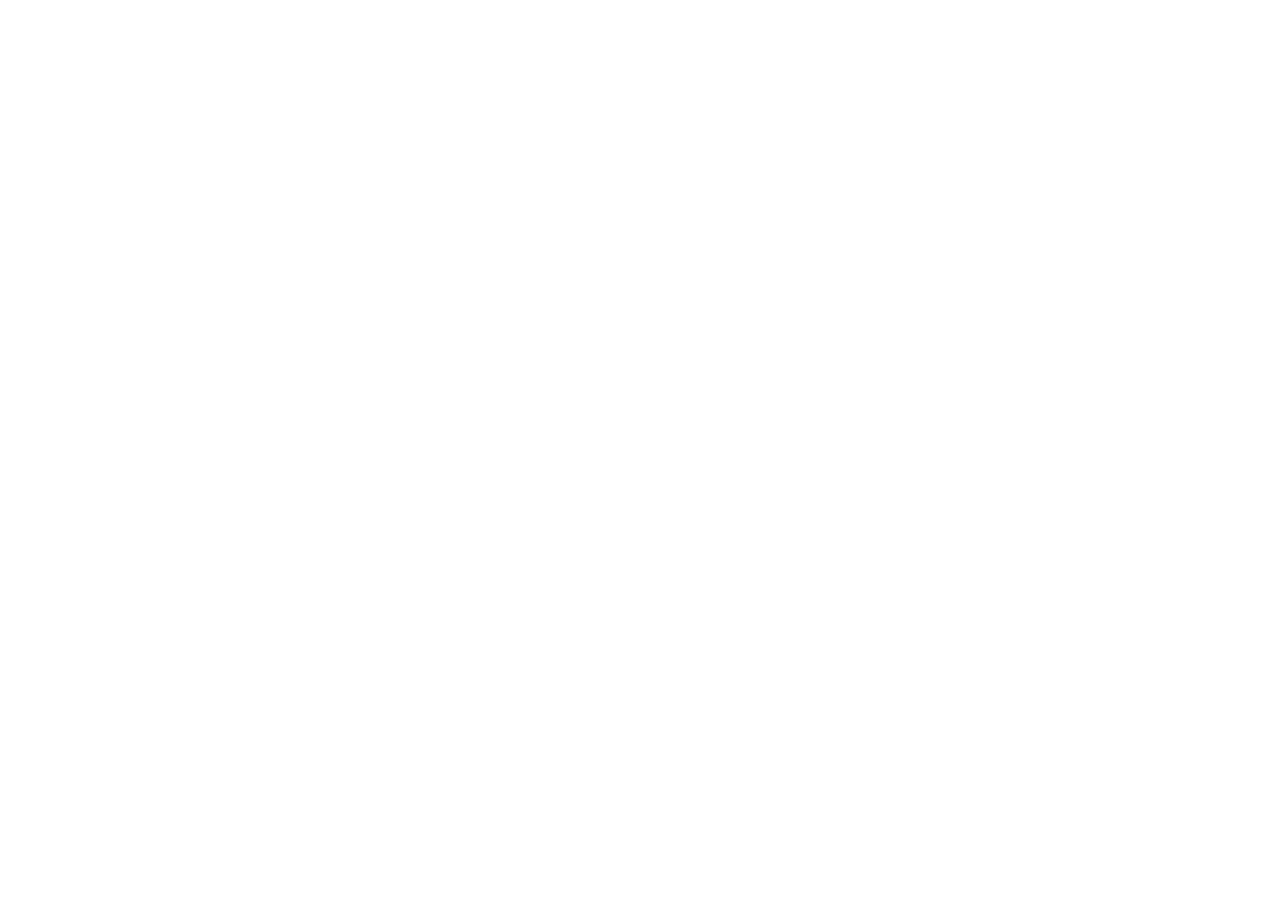
==== index.html @ a46d0c11 "初始化项目" ====
<!DOCTYPE html>
<html lang="zh-CN">

<head>
    <meta charset="UTF-8">
    <meta name="viewport" content="width=device-width, initial-scale=1.0">
    <title>主页</title>
</head>

<body>

</body>

</html>
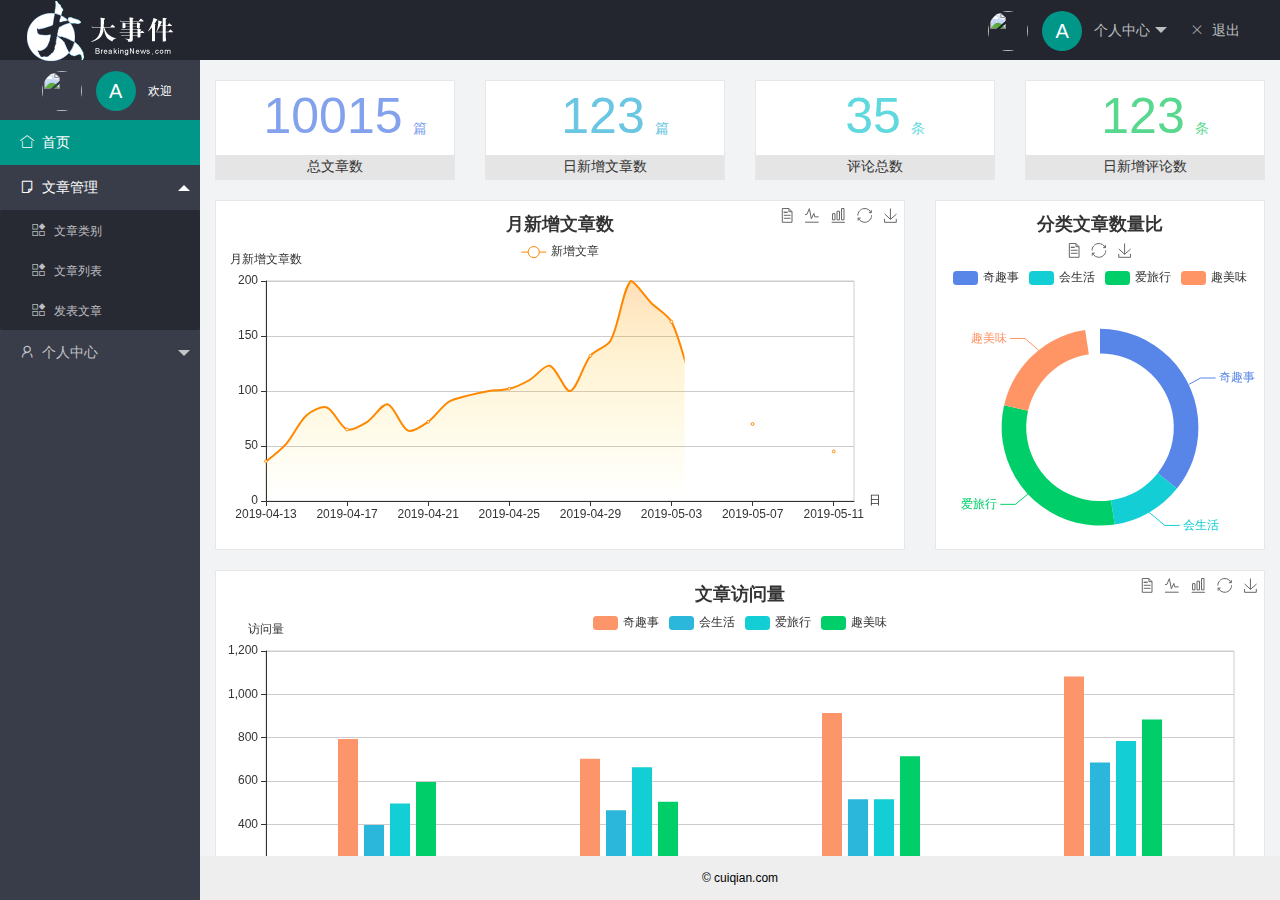
==== commit 8615715d: "完成了后台主页功能的开发" ====
--- a/index.html
+++ b/index.html
@@ -1,13 +1,95 @@
 <!DOCTYPE html>
-<html lang="zh-CN">
+<html>
 
 <head>
-    <meta charset="UTF-8">
-    <meta name="viewport" content="width=device-width, initial-scale=1.0">
-    <title>主页</title>
+    <meta charset="utf-8">
+    <meta name="viewport" content="width=device-width, initial-scale=1, maximum-scale=1">
+    <title>文章管理系统</title>
+    <link rel="stylesheet" href="lib/layui/css/layui.css">
+    <link rel="stylesheet" href="css/index.css">
 </head>
 
-<body>
+<body class="layui-layout-body">
+    <div class="layui-layout layui-layout-admin">
+        <div class="layui-header">
+            <div class="layui-logo">
+                <!-- logo图片 -->
+                <img src="images/logo.png" alt="">
+            </div>
+            <!-- 头部区域（可配合layui已有的水平导航） -->
+            <ul class="layui-nav layui-layout-right">
+                <!-- 头像区域 -->
+                <li class="layui-nav-item">
+                    <a href="javascript:;">
+                        <img src="http://t.cn/RCzsdCq" class="layui-nav-img">
+                        <span class="text-avatar">A</span>
+                        个人中心
+                    </a>
+                    <dl class="layui-nav-child">
+                        <dd><a href="">基本资料</a></dd>
+                        <dd><a href="">更换头像</a></dd>
+                        <dd><a href="">重置密码</a></dd>
+                    </dl>
+                </li>
+                <li class="layui-nav-item"><a href="javascript:;" id="btnLogout"><i
+                            class="layui-icon layui-icon-close"></i>退出</a>
+                </li>
+            </ul>
+        </div>
+        <div class="layui-side layui-bg-black">
+            <div class="layui-side-scroll">
+                <!-- 侧边栏的头像欢迎区域 -->
+                <div href="javascript:;" class="avatar-container">
+                    <img src="http://t.cn/RCzsdCq" class="layui-nav-img">
+                    <span class="text-avatar">A</span>
+                    <span class="welcome">欢迎&nbsp;&nbsp;</span>
+                </div>
+                <!-- 左侧导航区域（可配合layui已有的垂直导航） -->
+                <ul class="layui-nav layui-nav-tree" lay-shrink="all">
+                    <!-- layui-this默认选中效果 -->
+                    <li class="layui-nav-item layui-this"> <a href=""><i class="layui-icon layui-icon-home"></i>首页</a>
+                    </li>
+                    <li class="layui-nav-item layui-nav-itemed">
+                        <!-- a链接是展示的文本 -->
+                        <a class="" href="home/dashboard.html" target="fm"><i
+                                class="layui-icon layui-icon-file-b"></i>文章管理</a>
+                        <!-- dl是展开的子菜单 -->
+                        <dl class="layui-nav-child">
+                            <dd><a href="javascript:;"><i class="layui-icon layui-icon-app"></i>文章类别</a></dd>
+                            <dd><a href="javascript:;"><i class="layui-icon layui-icon-app"></i>文章列表</a></dd>
+                            <dd><a href="javascript:;"><i class="layui-icon layui-icon-app"></i>发表文章</a></dd>
+                        </dl>
+                    </li>
+                    <li class="layui-nav-item">
+                        <a href="javascript:;"><i class="layui-icon layui-icon-username"></i>个人中心</a>
+                        <dl class="layui-nav-child">
+                            <dd><a href="javascript:;"><i class="layui-icon layui-icon-app"></i>基本资料</a></dd>
+                            <dd><a href="javascript:;"><i class="layui-icon layui-icon-app"></i>更换头像</a></dd>
+                            <dd><a href="javascript:;"><i class="layui-icon layui-icon-app"></i>重置密码</a></dd>
+                        </dl>
+                    </li>
+                </ul>
+            </div>
+        </div>
+
+        <div class="layui-body">
+            <!-- 内容主体区域 -->
+            <!-- 默认指定src是图表页面 -->
+            <iframe name="fm" src="home/dashboard.html" frameborder="0"></iframe>
+        </div>
+
+        <div class="layui-footer">
+            <!-- 底部固定区域 -->
+            © cuiqian.com
+        </div>
+    </div>
+    <!-- 导入layui的js文件 -->
+    <script src="lib/layui/layui.all.js"></script>
+    <!-- 导入jquery -->
+    <script src="lib/jquery.js"></script>
+    <!-- 导入baseApi -->
+    <script src="js/baseApi.js"></script>
+    <script src="js/index.js"></script>
 
 </body>
 
--- a/lib/layui/css/layui.css
+++ b/lib/layui/css/layui.css
@@ -0,0 +1,2 @@
+/** layui-v2.5.5 MIT License By https://www.layui.com */
+ .layui-inline,img{display:inline-block;vertical-align:middle}h1,h2,h3,h4,h5,h6{font-weight:400}.layui-edge,.layui-header,.layui-inline,.layui-main{position:relative}.layui-body,.layui-edge,.layui-elip{overflow:hidden}.layui-btn,.layui-edge,.layui-inline,img{vertical-align:middle}.layui-btn,.layui-disabled,.layui-icon,.layui-unselect{-moz-user-select:none;-webkit-user-select:none;-ms-user-select:none}.layui-elip,.layui-form-checkbox span,.layui-form-pane .layui-form-label{text-overflow:ellipsis;white-space:nowrap}.layui-breadcrumb,.layui-tree-btnGroup{visibility:hidden}blockquote,body,button,dd,div,dl,dt,form,h1,h2,h3,h4,h5,h6,input,li,ol,p,pre,td,textarea,th,ul{margin:0;padding:0;-webkit-tap-highlight-color:rgba(0,0,0,0)}a:active,a:hover{outline:0}img{border:none}li{list-style:none}table{border-collapse:collapse;border-spacing:0}h4,h5,h6{font-size:100%}button,input,optgroup,option,select,textarea{font-family:inherit;font-size:inherit;font-style:inherit;font-weight:inherit;outline:0}pre{white-space:pre-wrap;white-space:-moz-pre-wrap;white-space:-pre-wrap;white-space:-o-pre-wrap;word-wrap:break-word}body{line-height:24px;font:14px Helvetica Neue,Helvetica,PingFang SC,Tahoma,Arial,sans-serif}hr{height:1px;margin:10px 0;border:0;clear:both}a{color:#333;text-decoration:none}a:hover{color:#777}a cite{font-style:normal;*cursor:pointer}.layui-border-box,.layui-border-box *{box-sizing:border-box}.layui-box,.layui-box *{box-sizing:content-box}.layui-clear{clear:both;*zoom:1}.layui-clear:after{content:'\20';clear:both;*zoom:1;display:block;height:0}.layui-inline{*display:inline;*zoom:1}.layui-edge{display:inline-block;width:0;height:0;border-width:6px;border-style:dashed;border-color:transparent}.layui-edge-top{top:-4px;border-bottom-color:#999;border-bottom-style:solid}.layui-edge-right{border-left-color:#999;border-left-style:solid}.layui-edge-bottom{top:2px;border-top-color:#999;border-top-style:solid}.layui-edge-left{border-right-color:#999;border-right-style:solid}.layui-disabled,.layui-disabled:hover{color:#d2d2d2!important;cursor:not-allowed!important}.layui-circle{border-radius:100%}.layui-show{display:block!important}.layui-hide{display:none!important}@font-face{font-family:layui-icon;src:url(../font/iconfont.eot?v=250);src:url(../font/iconfont.eot?v=250#iefix) format('embedded-opentype'),url(../font/iconfont.woff2?v=250) format('woff2'),url(../font/iconfont.woff?v=250) format('woff'),url(../font/iconfont.ttf?v=250) format('truetype'),url(../font/iconfont.svg?v=250#layui-icon) format('svg')}.layui-icon{font-family:layui-icon!important;font-size:16px;font-style:normal;-webkit-font-smoothing:antialiased;-moz-osx-font-smoothing:grayscale}.layui-icon-reply-fill:before{content:"\e611"}.layui-icon-set-fill:before{content:"\e614"}.layui-icon-menu-fill:before{content:"\e60f"}.layui-icon-search:before{content:"\e615"}.layui-icon-share:before{content:"\e641"}.layui-icon-set-sm:before{content:"\e620"}.layui-icon-engine:before{content:"\e628"}.layui-icon-close:before{content:"\1006"}.layui-icon-close-fill:before{content:"\1007"}.layui-icon-chart-screen:before{content:"\e629"}.layui-icon-star:before{content:"\e600"}.layui-icon-circle-dot:before{content:"\e617"}.layui-icon-chat:before{content:"\e606"}.layui-icon-release:before{content:"\e609"}.layui-icon-list:before{content:"\e60a"}.layui-icon-chart:before{content:"\e62c"}.layui-icon-ok-circle:before{content:"\1005"}.layui-icon-layim-theme:before{content:"\e61b"}.layui-icon-table:before{content:"\e62d"}.layui-icon-right:before{content:"\e602"}.layui-icon-left:before{content:"\e603"}.layui-icon-cart-simple:before{content:"\e698"}.layui-icon-face-cry:before{content:"\e69c"}.layui-icon-face-smile:before{content:"\e6af"}.layui-icon-survey:before{content:"\e6b2"}.layui-icon-tree:before{content:"\e62e"}.layui-icon-upload-circle:before{content:"\e62f"}.layui-icon-add-circle:before{content:"\e61f"}.layui-icon-download-circle:before{content:"\e601"}.layui-icon-templeate-1:before{content:"\e630"}.layui-icon-util:before{content:"\e631"}.layui-icon-face-surprised:before{content:"\e664"}.layui-icon-edit:before{content:"\e642"}.layui-icon-speaker:before{content:"\e645"}.layui-icon-down:before{content:"\e61a"}.layui-icon-file:before{content:"\e621"}.layui-icon-layouts:before{content:"\e632"}.layui-icon-rate-half:before{content:"\e6c9"}.layui-icon-add-circle-fine:before{content:"\e608"}.layui-icon-prev-circle:before{content:"\e633"}.layui-icon-read:before{content:"\e705"}.layui-icon-404:before{content:"\e61c"}.layui-icon-carousel:before{content:"\e634"}.layui-icon-help:before{content:"\e607"}.layui-icon-code-circle:before{content:"\e635"}.layui-icon-water:before{content:"\e636"}.layui-icon-username:before{content:"\e66f"}.layui-icon-find-fill:before{content:"\e670"}.layui-icon-about:before{content:"\e60b"}.layui-icon-location:before{content:"\e715"}.layui-icon-up:before{content:"\e619"}.layui-icon-pause:before{content:"\e651"}.layui-icon-date:before{content:"\e637"}.layui-icon-layim-uploadfile:before{content:"\e61d"}.layui-icon-delete:before{content:"\e640"}.layui-icon-play:before{content:"\e652"}.layui-icon-top:before{content:"\e604"}.layui-icon-friends:before{content:"\e612"}.layui-icon-refresh-3:before{content:"\e9aa"}.layui-icon-ok:before{content:"\e605"}.layui-icon-layer:before{content:"\e638"}.layui-icon-face-smile-fine:before{content:"\e60c"}.layui-icon-dollar:before{content:"\e659"}.layui-icon-group:before{content:"\e613"}.layui-icon-layim-download:before{content:"\e61e"}.layui-icon-picture-fine:before{content:"\e60d"}.layui-icon-link:before{content:"\e64c"}.layui-icon-diamond:before{content:"\e735"}.layui-icon-log:before{content:"\e60e"}.layui-icon-rate-solid:before{content:"\e67a"}.layui-icon-fonts-del:before{content:"\e64f"}.layui-icon-unlink:before{content:"\e64d"}.layui-icon-fonts-clear:before{content:"\e639"}.layui-icon-triangle-r:before{content:"\e623"}.layui-icon-circle:before{content:"\e63f"}.layui-icon-radio:before{content:"\e643"}.layui-icon-align-center:before{content:"\e647"}.layui-icon-align-right:before{content:"\e648"}.layui-icon-align-left:before{content:"\e649"}.layui-icon-loading-1:before{content:"\e63e"}.layui-icon-return:before{content:"\e65c"}.layui-icon-fonts-strong:before{content:"\e62b"}.layui-icon-upload:before{content:"\e67c"}.layui-icon-dialogue:before{content:"\e63a"}.layui-icon-video:before{content:"\e6ed"}.layui-icon-headset:before{content:"\e6fc"}.layui-icon-cellphone-fine:before{content:"\e63b"}.layui-icon-add-1:before{content:"\e654"}.layui-icon-face-smile-b:before{content:"\e650"}.layui-icon-fonts-html:before{content:"\e64b"}.layui-icon-form:before{content:"\e63c"}.layui-icon-cart:before{content:"\e657"}.layui-icon-camera-fill:before{content:"\e65d"}.layui-icon-tabs:before{content:"\e62a"}.layui-icon-fonts-code:before{content:"\e64e"}.layui-icon-fire:before{content:"\e756"}.layui-icon-set:before{content:"\e716"}.layui-icon-fonts-u:before{content:"\e646"}.layui-icon-triangle-d:before{content:"\e625"}.layui-icon-tips:before{content:"\e702"}.layui-icon-picture:before{content:"\e64a"}.layui-icon-more-vertical:before{content:"\e671"}.layui-icon-flag:before{content:"\e66c"}.layui-icon-loading:before{content:"\e63d"}.layui-icon-fonts-i:before{content:"\e644"}.layui-icon-refresh-1:before{content:"\e666"}.layui-icon-rmb:before{content:"\e65e"}.layui-icon-home:before{content:"\e68e"}.layui-icon-user:before{content:"\e770"}.layui-icon-notice:before{content:"\e667"}.layui-icon-login-weibo:before{content:"\e675"}.layui-icon-voice:before{content:"\e688"}.layui-icon-upload-drag:before{content:"\e681"}.layui-icon-login-qq:before{content:"\e676"}.layui-icon-snowflake:before{content:"\e6b1"}.layui-icon-file-b:before{content:"\e655"}.layui-icon-template:before{content:"\e663"}.layui-icon-auz:before{content:"\e672"}.layui-icon-console:before{content:"\e665"}.layui-icon-app:before{content:"\e653"}.layui-icon-prev:before{content:"\e65a"}.layui-icon-website:before{content:"\e7ae"}.layui-icon-next:before{content:"\e65b"}.layui-icon-component:before{content:"\e857"}.layui-icon-more:before{content:"\e65f"}.layui-icon-login-wechat:before{content:"\e677"}.layui-icon-shrink-right:before{content:"\e668"}.layui-icon-spread-left:before{content:"\e66b"}.layui-icon-camera:before{content:"\e660"}.layui-icon-note:before{content:"\e66e"}.layui-icon-refresh:before{content:"\e669"}.layui-icon-female:before{content:"\e661"}.layui-icon-male:before{content:"\e662"}.layui-icon-password:before{content:"\e673"}.layui-icon-senior:before{content:"\e674"}.layui-icon-theme:before{content:"\e66a"}.layui-icon-tread:before{content:"\e6c5"}.layui-icon-praise:before{content:"\e6c6"}.layui-icon-star-fill:before{content:"\e658"}.layui-icon-rate:before{content:"\e67b"}.layui-icon-template-1:before{content:"\e656"}.layui-icon-vercode:before{content:"\e679"}.layui-icon-cellphone:before{content:"\e678"}.layui-icon-screen-full:before{content:"\e622"}.layui-icon-screen-restore:before{content:"\e758"}.layui-icon-cols:before{content:"\e610"}.layui-icon-export:before{content:"\e67d"}.layui-icon-print:before{content:"\e66d"}.layui-icon-slider:before{content:"\e714"}.layui-icon-addition:before{content:"\e624"}.layui-icon-subtraction:before{content:"\e67e"}.layui-icon-service:before{content:"\e626"}.layui-icon-transfer:before{content:"\e691"}.layui-main{width:1140px;margin:0 auto}.layui-header{z-index:1000;height:60px}.layui-header a:hover{transition:all .5s;-webkit-transition:all .5s}.layui-side{position:fixed;left:0;top:0;bottom:0;z-index:999;width:200px;overflow-x:hidden}.layui-side-scroll{position:relative;width:220px;height:100%;overflow-x:hidden}.layui-body{position:absolute;left:200px;right:0;top:0;bottom:0;z-index:998;width:auto;overflow-y:auto;box-sizing:border-box}.layui-layout-body{overflow:hidden}.layui-layout-admin .layui-header{background-color:#23262E}.layui-layout-admin .layui-side{top:60px;width:200px;overflow-x:hidden}.layui-layout-admin .layui-body{position:fixed;top:60px;bottom:44px}.layui-layout-admin .layui-main{width:auto;margin:0 15px}.layui-layout-admin .layui-footer{position:fixed;left:200px;right:0;bottom:0;height:44px;line-height:44px;padding:0 15px;background-color:#eee}.layui-layout-admin .layui-logo{position:absolute;left:0;top:0;width:200px;height:100%;line-height:60px;text-align:center;color:#009688;font-size:16px}.layui-layout-admin .layui-header .layui-nav{background:0 0}.layui-layout-left{position:absolute!important;left:200px;top:0}.layui-layout-right{position:absolute!important;right:0;top:0}.layui-container{position:relative;margin:0 auto;padding:0 15px;box-sizing:border-box}.layui-fluid{position:relative;margin:0 auto;padding:0 15px}.layui-row:after,.layui-row:before{content:'';display:block;clear:both}.layui-col-lg1,.layui-col-lg10,.layui-col-lg11,.layui-col-lg12,.layui-col-lg2,.layui-col-lg3,.layui-col-lg4,.layui-col-lg5,.layui-col-lg6,.layui-col-lg7,.layui-col-lg8,.layui-col-lg9,.layui-col-md1,.layui-col-md10,.layui-col-md11,.layui-col-md12,.layui-col-md2,.layui-col-md3,.layui-col-md4,.layui-col-md5,.layui-col-md6,.layui-col-md7,.layui-col-md8,.layui-col-md9,.layui-col-sm1,.layui-col-sm10,.layui-col-sm11,.layui-col-sm12,.layui-col-sm2,.layui-col-sm3,.layui-col-sm4,.layui-col-sm5,.layui-col-sm6,.layui-col-sm7,.layui-col-sm8,.layui-col-sm9,.layui-col-xs1,.layui-col-xs10,.layui-col-xs11,.layui-col-xs12,.layui-col-xs2,.layui-col-xs3,.layui-col-xs4,.layui-col-xs5,.layui-col-xs6,.layui-col-xs7,.layui-col-xs8,.layui-col-xs9{position:relative;display:block;box-sizing:border-box}.layui-col-xs1,.layui-col-xs10,.layui-col-xs11,.layui-col-xs12,.layui-col-xs2,.layui-col-xs3,.layui-col-xs4,.layui-col-xs5,.layui-col-xs6,.layui-col-xs7,.layui-col-xs8,.layui-col-xs9{float:left}.layui-col-xs1{width:8.33333333%}.layui-col-xs2{width:16.66666667%}.layui-col-xs3{width:25%}.layui-col-xs4{width:33.33333333%}.layui-col-xs5{width:41.66666667%}.layui-col-xs6{width:50%}.layui-col-xs7{width:58.33333333%}.layui-col-xs8{width:66.66666667%}.layui-col-xs9{width:75%}.layui-col-xs10{width:83.33333333%}.layui-col-xs11{width:91.66666667%}.layui-col-xs12{width:100%}.layui-col-xs-offset1{margin-left:8.33333333%}.layui-col-xs-offset2{margin-left:16.66666667%}.layui-col-xs-offset3{margin-left:25%}.layui-col-xs-offset4{margin-left:33.33333333%}.layui-col-xs-offset5{margin-left:41.66666667%}.layui-col-xs-offset6{margin-left:50%}.layui-col-xs-offset7{margin-left:58.33333333%}.layui-col-xs-offset8{margin-left:66.66666667%}.layui-col-xs-offset9{margin-left:75%}.layui-col-xs-offset10{margin-left:83.33333333%}.layui-col-xs-offset11{margin-left:91.66666667%}.layui-col-xs-offset12{margin-left:100%}@media screen and (max-width:768px){.layui-hide-xs{display:none!important}.layui-show-xs-block{display:block!important}.layui-show-xs-inline{display:inline!important}.layui-show-xs-inline-block{display:inline-block!important}}@media screen and (min-width:768px){.layui-container{width:750px}.layui-hide-sm{display:none!important}.layui-show-sm-block{display:block!important}.layui-show-sm-inline{display:inline!important}.layui-show-sm-inline-block{display:inline-block!important}.layui-col-sm1,.layui-col-sm10,.layui-col-sm11,.layui-col-sm12,.layui-col-sm2,.layui-col-sm3,.layui-col-sm4,.layui-col-sm5,.layui-col-sm6,.layui-col-sm7,.layui-col-sm8,.layui-col-sm9{float:left}.layui-col-sm1{width:8.33333333%}.layui-col-sm2{width:16.66666667%}.layui-col-sm3{width:25%}.layui-col-sm4{width:33.33333333%}.layui-col-sm5{width:41.66666667%}.layui-col-sm6{width:50%}.layui-col-sm7{width:58.33333333%}.layui-col-sm8{width:66.66666667%}.layui-col-sm9{width:75%}.layui-col-sm10{width:83.33333333%}.layui-col-sm11{width:91.66666667%}.layui-col-sm12{width:100%}.layui-col-sm-offset1{margin-left:8.33333333%}.layui-col-sm-offset2{margin-left:16.66666667%}.layui-col-sm-offset3{margin-left:25%}.layui-col-sm-offset4{margin-left:33.33333333%}.layui-col-sm-offset5{margin-left:41.66666667%}.layui-col-sm-offset6{margin-left:50%}.layui-col-sm-offset7{margin-left:58.33333333%}.layui-col-sm-offset8{margin-left:66.66666667%}.layui-col-sm-offset9{margin-left:75%}.layui-col-sm-offset10{margin-left:83.33333333%}.layui-col-sm-offset11{margin-left:91.66666667%}.layui-col-sm-offset12{margin-left:100%}}@media screen and (min-width:992px){.layui-container{width:970px}.layui-hide-md{display:none!important}.layui-show-md-block{display:block!important}.layui-show-md-inline{display:inline!important}.layui-show-md-inline-block{display:inline-block!important}.layui-col-md1,.layui-col-md10,.layui-col-md11,.layui-col-md12,.layui-col-md2,.layui-col-md3,.layui-col-md4,.layui-col-md5,.layui-col-md6,.layui-col-md7,.layui-col-md8,.layui-col-md9{float:left}.layui-col-md1{width:8.33333333%}.layui-col-md2{width:16.66666667%}.layui-col-md3{width:25%}.layui-col-md4{width:33.33333333%}.layui-col-md5{width:41.66666667%}.layui-col-md6{width:50%}.layui-col-md7{width:58.33333333%}.layui-col-md8{width:66.66666667%}.layui-col-md9{width:75%}.layui-col-md10{width:83.33333333%}.layui-col-md11{width:91.66666667%}.layui-col-md12{width:100%}.layui-col-md-offset1{margin-left:8.33333333%}.layui-col-md-offset2{margin-left:16.66666667%}.layui-col-md-offset3{margin-left:25%}.layui-col-md-offset4{margin-left:33.33333333%}.layui-col-md-offset5{margin-left:41.66666667%}.layui-col-md-offset6{margin-left:50%}.layui-col-md-offset7{margin-left:58.33333333%}.layui-col-md-offset8{margin-left:66.66666667%}.layui-col-md-offset9{margin-left:75%}.layui-col-md-offset10{margin-left:83.33333333%}.layui-col-md-offset11{margin-left:91.66666667%}.layui-col-md-offset12{margin-left:100%}}@media screen and (min-width:1200px){.layui-container{width:1170px}.layui-hide-lg{display:none!important}.layui-show-lg-block{display:block!important}.layui-show-lg-inline{display:inline!important}.layui-show-lg-inline-block{display:inline-block!important}.layui-col-lg1,.layui-col-lg10,.layui-col-lg11,.layui-col-lg12,.layui-col-lg2,.layui-col-lg3,.layui-col-lg4,.layui-col-lg5,.layui-col-lg6,.layui-col-lg7,.layui-col-lg8,.layui-col-lg9{float:left}.layui-col-lg1{width:8.33333333%}.layui-col-lg2{width:16.66666667%}.layui-col-lg3{width:25%}.layui-col-lg4{width:33.33333333%}.layui-col-lg5{width:41.66666667%}.layui-col-lg6{width:50%}.layui-col-lg7{width:58.33333333%}.layui-col-lg8{width:66.66666667%}.layui-col-lg9{width:75%}.layui-col-lg10{width:83.33333333%}.layui-col-lg11{width:91.66666667%}.layui-col-lg12{width:100%}.layui-col-lg-offset1{margin-left:8.33333333%}.layui-col-lg-offset2{margin-left:16.66666667%}.layui-col-lg-offset3{margin-left:25%}.layui-col-lg-offset4{margin-left:33.33333333%}.layui-col-lg-offset5{margin-left:41.66666667%}.layui-col-lg-offset6{margin-left:50%}.layui-col-lg-offset7{margin-left:58.33333333%}.layui-col-lg-offset8{margin-left:66.66666667%}.layui-col-lg-offset9{margin-left:75%}.layui-col-lg-offset10{margin-left:83.33333333%}.layui-col-lg-offset11{margin-left:91.66666667%}.layui-col-lg-offset12{margin-left:100%}}.layui-col-space1{margin:-.5px}.layui-col-space1>*{padding:.5px}.layui-col-space3{margin:-1.5px}.layui-col-space3>*{padding:1.5px}.layui-col-space5{margin:-2.5px}.layui-col-space5>*{padding:2.5px}.layui-col-space8{margin:-3.5px}.layui-col-space8>*{padding:3.5px}.layui-col-space10{margin:-5px}.layui-col-space10>*{padding:5px}.layui-col-space12{margin:-6px}.layui-col-space12>*{padding:6px}.layui-col-space15{margin:-7.5px}.layui-col-space15>*{padding:7.5px}.layui-col-space18{margin:-9px}.layui-col-space18>*{padding:9px}.layui-col-space20{margin:-10px}.layui-col-space20>*{padding:10px}.layui-col-space22{margin:-11px}.layui-col-space22>*{padding:11px}.layui-col-space25{margin:-12.5px}.layui-col-space25>*{padding:12.5px}.layui-col-space30{margin:-15px}.layui-col-space30>*{padding:15px}.layui-btn,.layui-input,.layui-select,.layui-textarea,.layui-upload-button{outline:0;-webkit-appearance:none;transition:all .3s;-webkit-transition:all .3s;box-sizing:border-box}.layui-elem-quote{margin-bottom:10px;padding:15px;line-height:22px;border-left:5px solid #009688;border-radius:0 2px 2px 0;background-color:#f2f2f2}.layui-quote-nm{border-style:solid;border-width:1px 1px 1px 5px;background:0 0}.layui-elem-field{margin-bottom:10px;padding:0;border-width:1px;border-style:solid}.layui-elem-field legend{margin-left:20px;padding:0 10px;font-size:20px;font-weight:300}.layui-field-title{margin:10px 0 20px;border-width:1px 0 0}.layui-field-box{padding:10px 15px}.layui-field-title .layui-field-box{padding:10px 0}.layui-progress{position:relative;height:6px;border-radius:20px;background-color:#e2e2e2}.layui-progress-bar{position:absolute;left:0;top:0;width:0;max-width:100%;height:6px;border-radius:20px;text-align:right;background-color:#5FB878;transition:all .3s;-webkit-transition:all .3s}.layui-progress-big,.layui-progress-big .layui-progress-bar{height:18px;line-height:18px}.layui-progress-text{position:relative;top:-20px;line-height:18px;font-size:12px;color:#666}.layui-progress-big .layui-progress-text{position:static;padding:0 10px;color:#fff}.layui-collapse{border-width:1px;border-style:solid;border-radius:2px}.layui-colla-content,.layui-colla-item{border-top-width:1px;border-top-style:solid}.layui-colla-item:first-child{border-top:none}.layui-colla-title{position:relative;height:42px;line-height:42px;padding:0 15px 0 35px;color:#333;background-color:#f2f2f2;cursor:pointer;font-size:14px;overflow:hidden}.layui-colla-content{display:none;padding:10px 15px;line-height:22px;color:#666}.layui-colla-icon{position:absolute;left:15px;top:0;font-size:14px}.layui-card{margin-bottom:15px;border-radius:2px;background-color:#fff;box-shadow:0 1px 2px 0 rgba(0,0,0,.05)}.layui-card:last-child{margin-bottom:0}.layui-card-header{position:relative;height:42px;line-height:42px;padding:0 15px;border-bottom:1px solid #f6f6f6;color:#333;border-radius:2px 2px 0 0;font-size:14px}.layui-bg-black,.layui-bg-blue,.layui-bg-cyan,.layui-bg-green,.layui-bg-orange,.layui-bg-red{color:#fff!important}.layui-card-body{position:relative;padding:10px 15px;line-height:24px}.layui-card-body[pad15]{padding:15px}.layui-card-body[pad20]{padding:20px}.layui-card-body .layui-table{margin:5px 0}.layui-card .layui-tab{margin:0}.layui-panel-window{position:relative;padding:15px;border-radius:0;border-top:5px solid #E6E6E6;background-color:#fff}.layui-auxiliar-moving{position:fixed;left:0;right:0;top:0;bottom:0;width:100%;height:100%;background:0 0;z-index:9999999999}.layui-form-label,.layui-form-mid,.layui-form-select,.layui-input-block,.layui-input-inline,.layui-textarea{position:relative}.layui-bg-red{background-color:#FF5722!important}.layui-bg-orange{background-color:#FFB800!important}.layui-bg-green{background-color:#009688!important}.layui-bg-cyan{background-color:#2F4056!important}.layui-bg-blue{background-color:#1E9FFF!important}.layui-bg-black{background-color:#393D49!important}.layui-bg-gray{background-color:#eee!important;color:#666!important}.layui-badge-rim,.layui-colla-content,.layui-colla-item,.layui-collapse,.layui-elem-field,.layui-form-pane .layui-form-item[pane],.layui-form-pane .layui-form-label,.layui-input,.layui-layedit,.layui-layedit-tool,.layui-quote-nm,.layui-select,.layui-tab-bar,.layui-tab-card,.layui-tab-title,.layui-tab-title .layui-this:after,.layui-textarea{border-color:#e6e6e6}.layui-timeline-item:before,hr{background-color:#e6e6e6}.layui-text{line-height:22px;font-size:14px;color:#666}.layui-text h1,.layui-text h2,.layui-text h3{font-weight:500;color:#333}.layui-text h1{font-size:30px}.layui-text h2{font-size:24px}.layui-text h3{font-size:18px}.layui-text a:not(.layui-btn){color:#01AAED}.layui-text a:not(.layui-btn):hover{text-decoration:underline}.layui-text ul{padding:5px 0 5px 15px}.layui-text ul li{margin-top:5px;list-style-type:disc}.layui-text em,.layui-word-aux{color:#999!important;padding:0 5px!important}.layui-btn{display:inline-block;height:38px;line-height:38px;padding:0 18px;background-color:#009688;color:#fff;white-space:nowrap;text-align:center;font-size:14px;border:none;border-radius:2px;cursor:pointer}.layui-btn:hover{opacity:.8;filter:alpha(opacity=80);color:#fff}.layui-btn:active{opacity:1;filter:alpha(opacity=100)}.layui-btn+.layui-btn{margin-left:10px}.layui-btn-container{font-size:0}.layui-btn-container .layui-btn{margin-right:10px;margin-bottom:10px}.layui-btn-container .layui-btn+.layui-btn{margin-left:0}.layui-table .layui-btn-container .layui-btn{margin-bottom:9px}.layui-btn-radius{border-radius:100px}.layui-btn .layui-icon{margin-right:3px;font-size:18px;vertical-align:bottom;vertical-align:middle\9}.layui-btn-primary{border:1px solid #C9C9C9;background-color:#fff;color:#555}.layui-btn-primary:hover{border-color:#009688;color:#333}.layui-btn-normal{background-color:#1E9FFF}.layui-btn-warm{background-color:#FFB800}.layui-btn-danger{background-color:#FF5722}.layui-btn-checked{background-color:#5FB878}.layui-btn-disabled,.layui-btn-disabled:active,.layui-btn-disabled:hover{border:1px solid #e6e6e6;background-color:#FBFBFB;color:#C9C9C9;cursor:not-allowed;opacity:1}.layui-btn-lg{height:44px;line-height:44px;padding:0 25px;font-size:16px}.layui-btn-sm{height:30px;line-height:30px;padding:0 10px;font-size:12px}.layui-btn-sm i{font-size:16px!important}.layui-btn-xs{height:22px;line-height:22px;padding:0 5px;font-size:12px}.layui-btn-xs i{font-size:14px!important}.layui-btn-group{display:inline-block;vertical-align:middle;font-size:0}.layui-btn-group .layui-btn{margin-left:0!important;margin-right:0!important;border-left:1px solid rgba(255,255,255,.5);border-radius:0}.layui-btn-group .layui-btn-primary{border-left:none}.layui-btn-group .layui-btn-primary:hover{border-color:#C9C9C9;color:#009688}.layui-btn-group .layui-btn:first-child{border-left:none;border-radius:2px 0 0 2px}.layui-btn-group .layui-btn-primary:first-child{border-left:1px solid #c9c9c9}.layui-btn-group .layui-btn:last-child{border-radius:0 2px 2px 0}.layui-btn-group .layui-btn+.layui-btn{margin-left:0}.layui-btn-group+.layui-btn-group{margin-left:10px}.layui-btn-fluid{width:100%}.layui-input,.layui-select,.layui-textarea{height:38px;line-height:1.3;line-height:38px\9;border-width:1px;border-style:solid;background-color:#fff;border-radius:2px}.layui-input::-webkit-input-placeholder,.layui-select::-webkit-input-placeholder,.layui-textarea::-webkit-input-placeholder{line-height:1.3}.layui-input,.layui-textarea{display:block;width:100%;padding-left:10px}.layui-input:hover,.layui-textarea:hover{border-color:#D2D2D2!important}.layui-input:focus,.layui-textarea:focus{border-color:#C9C9C9!important}.layui-textarea{min-height:100px;height:auto;line-height:20px;padding:6px 10px;resize:vertical}.layui-select{padding:0 10px}.layui-form input[type=checkbox],.layui-form input[type=radio],.layui-form select{display:none}.layui-form [lay-ignore]{display:initial}.layui-form-item{margin-bottom:15px;clear:both;*zoom:1}.layui-form-item:after{content:'\20';clear:both;*zoom:1;display:block;height:0}.layui-form-label{float:left;display:block;padding:9px 15px;width:80px;font-weight:400;line-height:20px;text-align:right}.layui-form-label-col{display:block;float:none;padding:9px 0;line-height:20px;text-align:left}.layui-form-item .layui-inline{margin-bottom:5px;margin-right:10px}.layui-input-block{margin-left:110px;min-height:36px}.layui-input-inline{display:inline-block;vertical-align:middle}.layui-form-item .layui-input-inline{float:left;width:190px;margin-right:10px}.layui-form-text .layui-input-inline{width:auto}.layui-form-mid{float:left;display:block;padding:9px 0!important;line-height:20px;margin-right:10px}.layui-form-danger+.layui-form-select .layui-input,.layui-form-danger:focus{border-color:#FF5722!important}.layui-form-select .layui-input{padding-right:30px;cursor:pointer}.layui-form-select .layui-edge{position:absolute;right:10px;top:50%;margin-top:-3px;cursor:pointer;border-width:6px;border-top-color:#c2c2c2;border-top-style:solid;transition:all .3s;-webkit-transition:all .3s}.layui-form-select dl{display:none;position:absolute;left:0;top:42px;padding:5px 0;z-index:899;min-width:100%;border:1px solid #d2d2d2;max-height:300px;overflow-y:auto;background-color:#fff;border-radius:2px;box-shadow:0 2px 4px rgba(0,0,0,.12);box-sizing:border-box}.layui-form-select dl dd,.layui-form-select dl dt{padding:0 10px;line-height:36px;white-space:nowrap;overflow:hidden;text-overflow:ellipsis}.layui-form-select dl dt{font-size:12px;color:#999}.layui-form-select dl dd{cursor:pointer}.layui-form-select dl dd:hover{background-color:#f2f2f2;-webkit-transition:.5s all;transition:.5s all}.layui-form-select .layui-select-group dd{padding-left:20px}.layui-form-select dl dd.layui-select-tips{padding-left:10px!important;color:#999}.layui-form-select dl dd.layui-this{background-color:#5FB878;color:#fff}.layui-form-checkbox,.layui-form-select dl dd.layui-disabled{background-color:#fff}.layui-form-selected dl{display:block}.layui-form-checkbox,.layui-form-checkbox *,.layui-form-switch{display:inline-block;vertical-align:middle}.layui-form-selected .layui-edge{margin-top:-9px;-webkit-transform:rotate(180deg);transform:rotate(180deg);margin-top:-3px\9}:root .layui-form-selected .layui-edge{margin-top:-9px\0/IE9}.layui-form-selectup dl{top:auto;bottom:42px}.layui-select-none{margin:5px 0;text-align:center;color:#999}.layui-select-disabled .layui-disabled{border-color:#eee!important}.layui-select-disabled .layui-edge{border-top-color:#d2d2d2}.layui-form-checkbox{position:relative;height:30px;line-height:30px;margin-right:10px;padding-right:30px;cursor:pointer;font-size:0;-webkit-transition:.1s linear;transition:.1s linear;box-sizing:border-box}.layui-form-checkbox span{padding:0 10px;height:100%;font-size:14px;border-radius:2px 0 0 2px;background-color:#d2d2d2;color:#fff;overflow:hidden}.layui-form-checkbox:hover span{background-color:#c2c2c2}.layui-form-checkbox i{position:absolute;right:0;top:0;width:30px;height:28px;border:1px solid #d2d2d2;border-left:none;border-radius:0 2px 2px 0;color:#fff;font-size:20px;text-align:center}.layui-form-checkbox:hover i{border-color:#c2c2c2;color:#c2c2c2}.layui-form-checked,.layui-form-checked:hover{border-color:#5FB878}.layui-form-checked span,.layui-form-checked:hover span{background-color:#5FB878}.layui-form-checked i,.layui-form-checked:hover i{color:#5FB878}.layui-form-item .layui-form-checkbox{margin-top:4px}.layui-form-checkbox[lay-skin=primary]{height:auto!important;line-height:normal!important;min-width:18px;min-height:18px;border:none!important;margin-right:0;padding-left:28px;padding-right:0;background:0 0}.layui-form-checkbox[lay-skin=primary] span{padding-left:0;padding-right:15px;line-height:18px;background:0 0;color:#666}.layui-form-checkbox[lay-skin=primary] i{right:auto;left:0;width:16px;height:16px;line-height:16px;border:1px solid #d2d2d2;font-size:12px;border-radius:2px;background-color:#fff;-webkit-transition:.1s linear;transition:.1s linear}.layui-form-checkbox[lay-skin=primary]:hover i{border-color:#5FB878;color:#fff}.layui-form-checked[lay-skin=primary] i{border-color:#5FB878!important;background-color:#5FB878;color:#fff}.layui-checkbox-disbaled[lay-skin=primary] span{background:0 0!important;color:#c2c2c2}.layui-checkbox-disbaled[lay-skin=primary]:hover i{border-color:#d2d2d2}.layui-form-item .layui-form-checkbox[lay-skin=primary]{margin-top:10px}.layui-form-switch{position:relative;height:22px;line-height:22px;min-width:35px;padding:0 5px;margin-top:8px;border:1px solid #d2d2d2;border-radius:20px;cursor:pointer;background-color:#fff;-webkit-transition:.1s linear;transition:.1s linear}.layui-form-switch i{position:absolute;left:5px;top:3px;width:16px;height:16px;border-radius:20px;background-color:#d2d2d2;-webkit-transition:.1s linear;transition:.1s linear}.layui-form-switch em{position:relative;top:0;width:25px;margin-left:21px;padding:0!important;text-align:center!important;color:#999!important;font-style:normal!important;font-size:12px}.layui-form-onswitch{border-color:#5FB878;background-color:#5FB878}.layui-checkbox-disbaled,.layui-checkbox-disbaled i{border-color:#e2e2e2!important}.layui-form-onswitch i{left:100%;margin-left:-21px;background-color:#fff}.layui-form-onswitch em{margin-left:5px;margin-right:21px;color:#fff!important}.layui-checkbox-disbaled span{background-color:#e2e2e2!important}.layui-checkbox-disbaled:hover i{color:#fff!important}[lay-radio]{display:none}.layui-form-radio,.layui-form-radio *{display:inline-block;vertical-align:middle}.layui-form-radio{line-height:28px;margin:6px 10px 0 0;padding-right:10px;cursor:pointer;font-size:0}.layui-form-radio *{font-size:14px}.layui-form-radio>i{margin-right:8px;font-size:22px;color:#c2c2c2}.layui-form-radio>i:hover,.layui-form-radioed>i{color:#5FB878}.layui-radio-disbaled>i{color:#e2e2e2!important}.layui-form-pane .layui-form-label{width:110px;padding:8px 15px;height:38px;line-height:20px;border-width:1px;border-style:solid;border-radius:2px 0 0 2px;text-align:center;background-color:#FBFBFB;overflow:hidden;box-sizing:border-box}.layui-form-pane .layui-input-inline{margin-left:-1px}.layui-form-pane .layui-input-block{margin-left:110px;left:-1px}.layui-form-pane .layui-input{border-radius:0 2px 2px 0}.layui-form-pane .layui-form-text .layui-form-label{float:none;width:100%;border-radius:2px;box-sizing:border-box;text-align:left}.layui-form-pane .layui-form-text .layui-input-inline{display:block;margin:0;top:-1px;clear:both}.layui-form-pane .layui-form-text .layui-input-block{margin:0;left:0;top:-1px}.layui-form-pane .layui-form-text .layui-textarea{min-height:100px;border-radius:0 0 2px 2px}.layui-form-pane .layui-form-checkbox{margin:4px 0 4px 10px}.layui-form-pane .layui-form-radio,.layui-form-pane .layui-form-switch{margin-top:6px;margin-left:10px}.layui-form-pane .layui-form-item[pane]{position:relative;border-width:1px;border-style:solid}.layui-form-pane .layui-form-item[pane] .layui-form-label{position:absolute;left:0;top:0;height:100%;border-width:0 1px 0 0}.layui-form-pane .layui-form-item[pane] .layui-input-inline{margin-left:110px}@media screen and (max-width:450px){.layui-form-item .layui-form-label{text-overflow:ellipsis;overflow:hidden;white-space:nowrap}.layui-form-item .layui-inline{display:block;margin-right:0;margin-bottom:20px;clear:both}.layui-form-item .layui-inline:after{content:'\20';clear:both;display:block;height:0}.layui-form-item .layui-input-inline{display:block;float:none;left:-3px;width:auto;margin:0 0 10px 112px}.layui-form-item .layui-input-inline+.layui-form-mid{margin-left:110px;top:-5px;padding:0}.layui-form-item .layui-form-checkbox{margin-right:5px;margin-bottom:5px}}.layui-layedit{border-width:1px;border-style:solid;border-radius:2px}.layui-layedit-tool{padding:3px 5px;border-bottom-width:1px;border-bottom-style:solid;font-size:0}.layedit-tool-fixed{position:fixed;top:0;border-top:1px solid #e2e2e2}.layui-layedit-tool .layedit-tool-mid,.layui-layedit-tool .layui-icon{display:inline-block;vertical-align:middle;text-align:center;font-size:14px}.layui-layedit-tool .layui-icon{position:relative;width:32px;height:30px;line-height:30px;margin:3px 5px;color:#777;cursor:pointer;border-radius:2px}.layui-layedit-tool .layui-icon:hover{color:#393D49}.layui-layedit-tool .layui-icon:active{color:#000}.layui-layedit-tool .layedit-tool-active{background-color:#e2e2e2;color:#000}.layui-layedit-tool .layui-disabled,.layui-layedit-tool .layui-disabled:hover{color:#d2d2d2;cursor:not-allowed}.layui-layedit-tool .layedit-tool-mid{width:1px;height:18px;margin:0 10px;background-color:#d2d2d2}.layedit-tool-html{width:50px!important;font-size:30px!important}.layedit-tool-b,.layedit-tool-code,.layedit-tool-help{font-size:16px!important}.layedit-tool-d,.layedit-tool-face,.layedit-tool-image,.layedit-tool-unlink{font-size:18px!important}.layedit-tool-image input{position:absolute;font-size:0;left:0;top:0;width:100%;height:100%;opacity:.01;filter:Alpha(opacity=1);cursor:pointer}.layui-layedit-iframe iframe{display:block;width:100%}#LAY_layedit_code{overflow:hidden}.layui-laypage{display:inline-block;*display:inline;*zoom:1;vertical-align:middle;margin:10px 0;font-size:0}.layui-laypage>a:first-child,.layui-laypage>a:first-child em{border-radius:2px 0 0 2px}.layui-laypage>a:last-child,.layui-laypage>a:last-child em{border-radius:0 2px 2px 0}.layui-laypage>:first-child{margin-left:0!important}.layui-laypage>:last-child{margin-right:0!important}.layui-laypage a,.layui-laypage button,.layui-laypage input,.layui-laypage select,.layui-laypage span{border:1px solid #e2e2e2}.layui-laypage a,.layui-laypage span{display:inline-block;*display:inline;*zoom:1;vertical-align:middle;padding:0 15px;height:28px;line-height:28px;margin:0 -1px 5px 0;background-color:#fff;color:#333;font-size:12px}.layui-flow-more a *,.layui-laypage input,.layui-table-view select[lay-ignore]{display:inline-block}.layui-laypage a:hover{color:#009688}.layui-laypage em{font-style:normal}.layui-laypage .layui-laypage-spr{color:#999;font-weight:700}.layui-laypage a{text-decoration:none}.layui-laypage .layui-laypage-curr{position:relative}.layui-laypage .layui-laypage-curr em{position:relative;color:#fff}.layui-laypage .layui-laypage-curr .layui-laypage-em{position:absolute;left:-1px;top:-1px;padding:1px;width:100%;height:100%;background-color:#009688}.layui-laypage-em{border-radius:2px}.layui-laypage-next em,.layui-laypage-prev em{font-family:Sim sun;font-size:16px}.layui-laypage .layui-laypage-count,.layui-laypage .layui-laypage-limits,.layui-laypage .layui-laypage-refresh,.layui-laypage .layui-laypage-skip{margin-left:10px;margin-right:10px;padding:0;border:none}.layui-laypage .layui-laypage-limits,.layui-laypage .layui-laypage-refresh{vertical-align:top}.layui-laypage .layui-laypage-refresh i{font-size:18px;cursor:pointer}.layui-laypage select{height:22px;padding:3px;border-radius:2px;cursor:pointer}.layui-laypage .layui-laypage-skip{height:30px;line-height:30px;color:#999}.layui-laypage button,.layui-laypage input{height:30px;line-height:30px;border-radius:2px;vertical-align:top;background-color:#fff;box-sizing:border-box}.layui-laypage input{width:40px;margin:0 10px;padding:0 3px;text-align:center}.layui-laypage input:focus,.layui-laypage select:focus{border-color:#009688!important}.layui-laypage button{margin-left:10px;padding:0 10px;cursor:pointer}.layui-table,.layui-table-view{margin:10px 0}.layui-flow-more{margin:10px 0;text-align:center;color:#999;font-size:14px}.layui-flow-more a{height:32px;line-height:32px}.layui-flow-more a *{vertical-align:top}.layui-flow-more a cite{padding:0 20px;border-radius:3px;background-color:#eee;color:#333;font-style:normal}.layui-flow-more a cite:hover{opacity:.8}.layui-flow-more a i{font-size:30px;color:#737383}.layui-table{width:100%;background-color:#fff;color:#666}.layui-table tr{transition:all .3s;-webkit-transition:all .3s}.layui-table th{text-align:left;font-weight:400}.layui-table tbody tr:hover,.layui-table thead tr,.layui-table-click,.layui-table-header,.layui-table-hover,.layui-table-mend,.layui-table-patch,.layui-table-tool,.layui-table-total,.layui-table-total tr,.layui-table[lay-even] tr:nth-child(even){background-color:#f2f2f2}.layui-table td,.layui-table th,.layui-table-col-set,.layui-table-fixed-r,.layui-table-grid-down,.layui-table-header,.layui-table-page,.layui-table-tips-main,.layui-table-tool,.layui-table-total,.layui-table-view,.layui-table[lay-skin=line],.layui-table[lay-skin=row]{border-width:1px;border-style:solid;border-color:#e6e6e6}.layui-table td,.layui-table th{position:relative;padding:9px 15px;min-height:20px;line-height:20px;font-size:14px}.layui-table[lay-skin=line] td,.layui-table[lay-skin=line] th{border-width:0 0 1px}.layui-table[lay-skin=row] td,.layui-table[lay-skin=row] th{border-width:0 1px 0 0}.layui-table[lay-skin=nob] td,.layui-table[lay-skin=nob] th{border:none}.layui-table img{max-width:100px}.layui-table[lay-size=lg] td,.layui-table[lay-size=lg] th{padding:15px 30px}.layui-table-view .layui-table[lay-size=lg] .layui-table-cell{height:40px;line-height:40px}.layui-table[lay-size=sm] td,.layui-table[lay-size=sm] th{font-size:12px;padding:5px 10px}.layui-table-view .layui-table[lay-size=sm] .layui-table-cell{height:20px;line-height:20px}.layui-table[lay-data]{display:none}.layui-table-box{position:relative;overflow:hidden}.layui-table-view .layui-table{position:relative;width:auto;margin:0}.layui-table-view .layui-table[lay-skin=line]{border-width:0 1px 0 0}.layui-table-view .layui-table[lay-skin=row]{border-width:0 0 1px}.layui-table-view .layui-table td,.layui-table-view .layui-table th{padding:5px 0;border-top:none;border-left:none}.layui-table-view .layui-table th.layui-unselect .layui-table-cell span{cursor:pointer}.layui-table-view .layui-table td{cursor:default}.layui-table-view .layui-table td[data-edit=text]{cursor:text}.layui-table-view .layui-form-checkbox[lay-skin=primary] i{width:18px;height:18px}.layui-table-view .layui-form-radio{line-height:0;padding:0}.layui-table-view .layui-form-radio>i{margin:0;font-size:20px}.layui-table-init{position:absolute;left:0;top:0;width:100%;height:100%;text-align:center;z-index:110}.layui-table-init .layui-icon{position:absolute;left:50%;top:50%;margin:-15px 0 0 -15px;font-size:30px;color:#c2c2c2}.layui-table-header{border-width:0 0 1px;overflow:hidden}.layui-table-header .layui-table{margin-bottom:-1px}.layui-table-tool .layui-inline[lay-event]{position:relative;width:26px;height:26px;padding:5px;line-height:16px;margin-right:10px;text-align:center;color:#333;border:1px solid #ccc;cursor:pointer;-webkit-transition:.5s all;transition:.5s all}.layui-table-tool .layui-inline[lay-event]:hover{border:1px solid #999}.layui-table-tool-temp{padding-right:120px}.layui-table-tool-self{position:absolute;right:17px;top:10px}.layui-table-tool .layui-table-tool-self .layui-inline[lay-event]{margin:0 0 0 10px}.layui-table-tool-panel{position:absolute;top:29px;left:-1px;padding:5px 0;min-width:150px;min-height:40px;border:1px solid #d2d2d2;text-align:left;overflow-y:auto;background-color:#fff;box-shadow:0 2px 4px rgba(0,0,0,.12)}.layui-table-cell,.layui-table-tool-panel li{overflow:hidden;text-overflow:ellipsis;white-space:nowrap}.layui-table-tool-panel li{padding:0 10px;line-height:30px;-webkit-transition:.5s all;transition:.5s all}.layui-table-tool-panel li .layui-form-checkbox[lay-skin=primary]{width:100%;padding-left:28px}.layui-table-tool-panel li:hover{background-color:#f2f2f2}.layui-table-tool-panel li .layui-form-checkbox[lay-skin=primary] i{position:absolute;left:0;top:0}.layui-table-tool-panel li .layui-form-checkbox[lay-skin=primary] span{padding:0}.layui-table-tool .layui-table-tool-self .layui-table-tool-panel{left:auto;right:-1px}.layui-table-col-set{position:absolute;right:0;top:0;width:20px;height:100%;border-width:0 0 0 1px;background-color:#fff}.layui-table-sort{width:10px;height:20px;margin-left:5px;cursor:pointer!important}.layui-table-sort .layui-edge{position:absolute;left:5px;border-width:5px}.layui-table-sort .layui-table-sort-asc{top:3px;border-top:none;border-bottom-style:solid;border-bottom-color:#b2b2b2}.layui-table-sort .layui-table-sort-asc:hover{border-bottom-color:#666}.layui-table-sort .layui-table-sort-desc{bottom:5px;border-bottom:none;border-top-style:solid;border-top-color:#b2b2b2}.layui-table-sort .layui-table-sort-desc:hover{border-top-color:#666}.layui-table-sort[lay-sort=asc] .layui-table-sort-asc{border-bottom-color:#000}.layui-table-sort[lay-sort=desc] .layui-table-sort-desc{border-top-color:#000}.layui-table-cell{height:28px;line-height:28px;padding:0 15px;position:relative;box-sizing:border-box}.layui-table-cell .layui-form-checkbox[lay-skin=primary]{top:-1px;padding:0}.layui-table-cell .layui-table-link{color:#01AAED}.laytable-cell-checkbox,.laytable-cell-numbers,.laytable-cell-radio,.laytable-cell-space{padding:0;text-align:center}.layui-table-body{position:relative;overflow:auto;margin-right:-1px;margin-bottom:-1px}.layui-table-body .layui-none{line-height:26px;padding:15px;text-align:center;color:#999}.layui-table-fixed{position:absolute;left:0;top:0;z-index:101}.layui-table-fixed .layui-table-body{overflow:hidden}.layui-table-fixed-l{box-shadow:0 -1px 8px rgba(0,0,0,.08)}.layui-table-fixed-r{left:auto;right:-1px;border-width:0 0 0 1px;box-shadow:-1px 0 8px rgba(0,0,0,.08)}.layui-table-fixed-r .layui-table-header{position:relative;overflow:visible}.layui-table-mend{position:absolute;right:-49px;top:0;height:100%;width:50px}.layui-table-tool{position:relative;z-index:890;width:100%;min-height:50px;line-height:30px;padding:10px 15px;border-width:0 0 1px}.layui-table-tool .layui-btn-container{margin-bottom:-10px}.layui-table-page,.layui-table-total{border-width:1px 0 0;margin-bottom:-1px;overflow:hidden}.layui-table-page{position:relative;width:100%;padding:7px 7px 0;height:41px;font-size:12px;white-space:nowrap}.layui-table-page>div{height:26px}.layui-table-page .layui-laypage{margin:0}.layui-table-page .layui-laypage a,.layui-table-page .layui-laypage span{height:26px;line-height:26px;margin-bottom:10px;border:none;background:0 0}.layui-table-page .layui-laypage a,.layui-table-page .layui-laypage span.layui-laypage-curr{padding:0 12px}.layui-table-page .layui-laypage span{margin-left:0;padding:0}.layui-table-page .layui-laypage .layui-laypage-prev{margin-left:-7px!important}.layui-table-page .layui-laypage .layui-laypage-curr .layui-laypage-em{left:0;top:0;padding:0}.layui-table-page .layui-laypage button,.layui-table-page .layui-laypage input{height:26px;line-height:26px}.layui-table-page .layui-laypage input{width:40px}.layui-table-page .layui-laypage button{padding:0 10px}.layui-table-page select{height:18px}.layui-table-patch .layui-table-cell{padding:0;width:30px}.layui-table-edit{position:absolute;left:0;top:0;width:100%;height:100%;padding:0 14px 1px;border-radius:0;box-shadow:1px 1px 20px rgba(0,0,0,.15)}.layui-table-edit:focus{border-color:#5FB878!important}select.layui-table-edit{padding:0 0 0 10px;border-color:#C9C9C9}.layui-table-view .layui-form-checkbox,.layui-table-view .layui-form-radio,.layui-table-view .layui-form-switch{top:0;margin:0;box-sizing:content-box}.layui-table-view .layui-form-checkbox{top:-1px;height:26px;line-height:26px}.layui-table-view .layui-form-checkbox i{height:26px}.layui-table-grid .layui-table-cell{overflow:visible}.layui-table-grid-down{position:absolute;top:0;right:0;width:26px;height:100%;padding:5px 0;border-width:0 0 0 1px;text-align:center;background-color:#fff;color:#999;cursor:pointer}.layui-table-grid-down .layui-icon{position:absolute;top:50%;left:50%;margin:-8px 0 0 -8px}.layui-table-grid-down:hover{background-color:#fbfbfb}body .layui-table-tips .layui-layer-content{background:0 0;padding:0;box-shadow:0 1px 6px rgba(0,0,0,.12)}.layui-table-tips-main{margin:-44px 0 0 -1px;max-height:150px;padding:8px 15px;font-size:14px;overflow-y:scroll;background-color:#fff;color:#666}.layui-table-tips-c{position:absolute;right:-3px;top:-13px;width:20px;height:20px;padding:3px;cursor:pointer;background-color:#666;border-radius:50%;color:#fff}.layui-table-tips-c:hover{background-color:#777}.layui-table-tips-c:before{position:relative;right:-2px}.layui-upload-file{display:none!important;opacity:.01;filter:Alpha(opacity=1)}.layui-upload-drag,.layui-upload-form,.layui-upload-wrap{display:inline-block}.layui-upload-list{margin:10px 0}.layui-upload-choose{padding:0 10px;color:#999}.layui-upload-drag{position:relative;padding:30px;border:1px dashed #e2e2e2;background-color:#fff;text-align:center;cursor:pointer;color:#999}.layui-upload-drag .layui-icon{font-size:50px;color:#009688}.layui-upload-drag[lay-over]{border-color:#009688}.layui-upload-iframe{position:absolute;width:0;height:0;border:0;visibility:hidden}.layui-upload-wrap{position:relative;vertical-align:middle}.layui-upload-wrap .layui-upload-file{display:block!important;position:absolute;left:0;top:0;z-index:10;font-size:100px;width:100%;height:100%;opacity:.01;filter:Alpha(opacity=1);cursor:pointer}.layui-transfer-active,.layui-transfer-box{display:inline-block;vertical-align:middle}.layui-transfer-box,.layui-transfer-header,.layui-transfer-search{border-width:0;border-style:solid;border-color:#e6e6e6}.layui-transfer-box{position:relative;border-width:1px;width:200px;height:360px;border-radius:2px;background-color:#fff}.layui-transfer-box .layui-form-checkbox{width:100%;margin:0!important}.layui-transfer-header{height:38px;line-height:38px;padding:0 10px;border-bottom-width:1px}.layui-transfer-search{position:relative;padding:10px;border-bottom-width:1px}.layui-transfer-search .layui-input{height:32px;padding-left:30px;font-size:12px}.layui-transfer-search .layui-icon-search{position:absolute;left:20px;top:50%;margin-top:-8px;color:#666}.layui-transfer-active{margin:0 15px}.layui-transfer-active .layui-btn{display:block;margin:0;padding:0 15px;background-color:#5FB878;border-color:#5FB878;color:#fff}.layui-transfer-active .layui-btn-disabled{background-color:#FBFBFB;border-color:#e6e6e6;color:#C9C9C9}.layui-transfer-active .layui-btn:first-child{margin-bottom:15px}.layui-transfer-active .layui-btn .layui-icon{margin:0;font-size:14px!important}.layui-transfer-data{padding:5px 0;overflow:auto}.layui-transfer-data li{height:32px;line-height:32px;padding:0 10px}.layui-transfer-data li:hover{background-color:#f2f2f2;transition:.5s all}.layui-transfer-data .layui-none{padding:15px 10px;text-align:center;color:#999}.layui-nav{position:relative;padding:0 20px;background-color:#393D49;color:#fff;border-radius:2px;font-size:0;box-sizing:border-box}.layui-nav *{font-size:14px}.layui-nav .layui-nav-item{position:relative;display:inline-block;*display:inline;*zoom:1;vertical-align:middle;line-height:60px}.layui-nav .layui-nav-item a{display:block;padding:0 20px;color:#fff;color:rgba(255,255,255,.7);transition:all .3s;-webkit-transition:all .3s}.layui-nav .layui-this:after,.layui-nav-bar,.layui-nav-tree .layui-nav-itemed:after{position:absolute;left:0;top:0;width:0;height:5px;background-color:#5FB878;transition:all .2s;-webkit-transition:all .2s}.layui-nav-bar{z-index:1000}.layui-nav .layui-nav-item a:hover,.layui-nav .layui-this a{color:#fff}.layui-nav .layui-this:after{content:'';top:auto;bottom:0;width:100%}.layui-nav-img{width:30px;height:30px;margin-right:10px;border-radius:50%}.layui-nav .layui-nav-more{content:'';width:0;height:0;border-style:solid dashed dashed;border-color:#fff transparent transparent;overflow:hidden;cursor:pointer;transition:all .2s;-webkit-transition:all .2s;position:absolute;top:50%;right:3px;margin-top:-3px;border-width:6px;border-top-color:rgba(255,255,255,.7)}.layui-nav .layui-nav-mored,.layui-nav-itemed>a .layui-nav-more{margin-top:-9px;border-style:dashed dashed solid;border-color:transparent transparent #fff}.layui-nav-child{display:none;position:absolute;left:0;top:65px;min-width:100%;line-height:36px;padding:5px 0;box-shadow:0 2px 4px rgba(0,0,0,.12);border:1px solid #d2d2d2;background-color:#fff;z-index:100;border-radius:2px;white-space:nowrap}.layui-nav .layui-nav-child a{color:#333}.layui-nav .layui-nav-child a:hover{background-color:#f2f2f2;color:#000}.layui-nav-child dd{position:relative}.layui-nav .layui-nav-child dd.layui-this a,.layui-nav-child dd.layui-this{background-color:#5FB878;color:#fff}.layui-nav-child dd.layui-this:after{display:none}.layui-nav-tree{width:200px;padding:0}.layui-nav-tree .layui-nav-item{display:block;width:100%;line-height:45px}.layui-nav-tree .layui-nav-item a{position:relative;height:45px;line-height:45px;text-overflow:ellipsis;overflow:hidden;white-space:nowrap}.layui-nav-tree .layui-nav-item a:hover{background-color:#4E5465}.layui-nav-tree .layui-nav-bar{width:5px;height:0;background-color:#009688}.layui-nav-tree .layui-nav-child dd.layui-this,.layui-nav-tree .layui-nav-child dd.layui-this a,.layui-nav-tree .layui-this,.layui-nav-tree .layui-this>a,.layui-nav-tree .layui-this>a:hover{background-color:#009688;color:#fff}.layui-nav-tree .layui-this:after{display:none}.layui-nav-itemed>a,.layui-nav-tree .layui-nav-title a,.layui-nav-tree .layui-nav-title a:hover{color:#fff!important}.layui-nav-tree .layui-nav-child{position:relative;z-index:0;top:0;border:none;box-shadow:none}.layui-nav-tree .layui-nav-child a{height:40px;line-height:40px;color:#fff;color:rgba(255,255,255,.7)}.layui-nav-tree .layui-nav-child,.layui-nav-tree .layui-nav-child a:hover{background:0 0;color:#fff}.layui-nav-tree .layui-nav-more{right:10px}.layui-nav-itemed>.layui-nav-child{display:block;padding:0;background-color:rgba(0,0,0,.3)!important}.layui-nav-itemed>.layui-nav-child>.layui-this>.layui-nav-child{display:block}.layui-nav-side{position:fixed;top:0;bottom:0;left:0;overflow-x:hidden;z-index:999}.layui-bg-blue .layui-nav-bar,.layui-bg-blue .layui-nav-itemed:after,.layui-bg-blue .layui-this:after{background-color:#93D1FF}.layui-bg-blue .layui-nav-child dd.layui-this{background-color:#1E9FFF}.layui-bg-blue .layui-nav-itemed>a,.layui-nav-tree.layui-bg-blue .layui-nav-title a,.layui-nav-tree.layui-bg-blue .layui-nav-title a:hover{background-color:#007DDB!important}.layui-breadcrumb{font-size:0}.layui-breadcrumb>*{font-size:14px}.layui-breadcrumb a{color:#999!important}.layui-breadcrumb a:hover{color:#5FB878!important}.layui-breadcrumb a cite{color:#666;font-style:normal}.layui-breadcrumb span[lay-separator]{margin:0 10px;color:#999}.layui-tab{margin:10px 0;text-align:left!important}.layui-tab[overflow]>.layui-tab-title{overflow:hidden}.layui-tab-title{position:relative;left:0;height:40px;white-space:nowrap;font-size:0;border-bottom-width:1px;border-bottom-style:solid;transition:all .2s;-webkit-transition:all .2s}.layui-tab-title li{display:inline-block;*display:inline;*zoom:1;vertical-align:middle;font-size:14px;transition:all .2s;-webkit-transition:all .2s;position:relative;line-height:40px;min-width:65px;padding:0 15px;text-align:center;cursor:pointer}.layui-tab-title li a{display:block}.layui-tab-title .layui-this{color:#000}.layui-tab-title .layui-this:after{position:absolute;left:0;top:0;content:'';width:100%;height:41px;border-width:1px;border-style:solid;border-bottom-color:#fff;border-radius:2px 2px 0 0;box-sizing:border-box;pointer-events:none}.layui-tab-bar{position:absolute;right:0;top:0;z-index:10;width:30px;height:39px;line-height:39px;border-width:1px;border-style:solid;border-radius:2px;text-align:center;background-color:#fff;cursor:pointer}.layui-tab-bar .layui-icon{position:relative;display:inline-block;top:3px;transition:all .3s;-webkit-transition:all .3s}.layui-tab-item{display:none}.layui-tab-more{padding-right:30px;height:auto!important;white-space:normal!important}.layui-tab-more li.layui-this:after{border-bottom-color:#e2e2e2;border-radius:2px}.layui-tab-more .layui-tab-bar .layui-icon{top:-2px;top:3px\9;-webkit-transform:rotate(180deg);transform:rotate(180deg)}:root .layui-tab-more .layui-tab-bar .layui-icon{top:-2px\0/IE9}.layui-tab-content{padding:10px}.layui-tab-title li .layui-tab-close{position:relative;display:inline-block;width:18px;height:18px;line-height:20px;margin-left:8px;top:1px;text-align:center;font-size:14px;color:#c2c2c2;transition:all .2s;-webkit-transition:all .2s}.layui-tab-title li .layui-tab-close:hover{border-radius:2px;background-color:#FF5722;color:#fff}.layui-tab-brief>.layui-tab-title .layui-this{color:#009688}.layui-tab-brief>.layui-tab-more li.layui-this:after,.layui-tab-brief>.layui-tab-title .layui-this:after{border:none;border-radius:0;border-bottom:2px solid #5FB878}.layui-tab-brief[overflow]>.layui-tab-title .layui-this:after{top:-1px}.layui-tab-card{border-width:1px;border-style:solid;border-radius:2px;box-shadow:0 2px 5px 0 rgba(0,0,0,.1)}.layui-tab-card>.layui-tab-title{background-color:#f2f2f2}.layui-tab-card>.layui-tab-title li{margin-right:-1px;margin-left:-1px}.layui-tab-card>.layui-tab-title .layui-this{background-color:#fff}.layui-tab-card>.layui-tab-title .layui-this:after{border-top:none;border-width:1px;border-bottom-color:#fff}.layui-tab-card>.layui-tab-title .layui-tab-bar{height:40px;line-height:40px;border-radius:0;border-top:none;border-right:none}.layui-tab-card>.layui-tab-more .layui-this{background:0 0;color:#5FB878}.layui-tab-card>.layui-tab-more .layui-this:after{border:none}.layui-timeline{padding-left:5px}.layui-timeline-item{position:relative;padding-bottom:20px}.layui-timeline-axis{position:absolute;left:-5px;top:0;z-index:10;width:20px;height:20px;line-height:20px;background-color:#fff;color:#5FB878;border-radius:50%;text-align:center;cursor:pointer}.layui-timeline-axis:hover{color:#FF5722}.layui-timeline-item:before{content:'';position:absolute;left:5px;top:0;z-index:0;width:1px;height:100%}.layui-timeline-item:last-child:before{display:none}.layui-timeline-item:first-child:before{display:block}.layui-timeline-content{padding-left:25px}.layui-timeline-title{position:relative;margin-bottom:10px}.layui-badge,.layui-badge-dot,.layui-badge-rim{position:relative;display:inline-block;padding:0 6px;font-size:12px;text-align:center;background-color:#FF5722;color:#fff;border-radius:2px}.layui-badge{height:18px;line-height:18px}.layui-badge-dot{width:8px;height:8px;padding:0;border-radius:50%}.layui-badge-rim{height:18px;line-height:18px;border-width:1px;border-style:solid;background-color:#fff;color:#666}.layui-btn .layui-badge,.layui-btn .layui-badge-dot{margin-left:5px}.layui-nav .layui-badge,.layui-nav .layui-badge-dot{position:absolute;top:50%;margin:-8px 6px 0}.layui-tab-title .layui-badge,.layui-tab-title .layui-badge-dot{left:5px;top:-2px}.layui-carousel{position:relative;left:0;top:0;background-color:#f8f8f8}.layui-carousel>[carousel-item]{position:relative;width:100%;height:100%;overflow:hidden}.layui-carousel>[carousel-item]:before{position:absolute;content:'\e63d';left:50%;top:50%;width:100px;line-height:20px;margin:-10px 0 0 -50px;text-align:center;color:#c2c2c2;font-family:layui-icon!important;font-size:30px;font-style:normal;-webkit-font-smoothing:antialiased;-moz-osx-font-smoothing:grayscale}.layui-carousel>[carousel-item]>*{display:none;position:absolute;left:0;top:0;width:100%;height:100%;background-color:#f8f8f8;transition-duration:.3s;-webkit-transition-duration:.3s}.layui-carousel-updown>*{-webkit-transition:.3s ease-in-out up;transition:.3s ease-in-out up}.layui-carousel-arrow{display:none\9;opacity:0;position:absolute;left:10px;top:50%;margin-top:-18px;width:36px;height:36px;line-height:36px;text-align:center;font-size:20px;border:0;border-radius:50%;background-color:rgba(0,0,0,.2);color:#fff;-webkit-transition-duration:.3s;transition-duration:.3s;cursor:pointer}.layui-carousel-arrow[lay-type=add]{left:auto!important;right:10px}.layui-carousel:hover .layui-carousel-arrow[lay-type=add],.layui-carousel[lay-arrow=always] .layui-carousel-arrow[lay-type=add]{right:20px}.layui-carousel[lay-arrow=always] .layui-carousel-arrow{opacity:1;left:20px}.layui-carousel[lay-arrow=none] .layui-carousel-arrow{display:none}.layui-carousel-arrow:hover,.layui-carousel-ind ul:hover{background-color:rgba(0,0,0,.35)}.layui-carousel:hover .layui-carousel-arrow{display:block\9;opacity:1;left:20px}.layui-carousel-ind{position:relative;top:-35px;width:100%;line-height:0!important;text-align:center;font-size:0}.layui-carousel[lay-indicator=outside]{margin-bottom:30px}.layui-carousel[lay-indicator=outside] .layui-carousel-ind{top:10px}.layui-carousel[lay-indicator=outside] .layui-carousel-ind ul{background-color:rgba(0,0,0,.5)}.layui-carousel[lay-indicator=none] .layui-carousel-ind{display:none}.layui-carousel-ind ul{display:inline-block;padding:5px;background-color:rgba(0,0,0,.2);border-radius:10px;-webkit-transition-duration:.3s;transition-duration:.3s}.layui-carousel-ind li{display:inline-block;width:10px;height:10px;margin:0 3px;font-size:14px;background-color:#e2e2e2;background-color:rgba(255,255,255,.5);border-radius:50%;cursor:pointer;-webkit-transition-duration:.3s;transition-duration:.3s}.layui-carousel-ind li:hover{background-color:rgba(255,255,255,.7)}.layui-carousel-ind li.layui-this{background-color:#fff}.layui-carousel>[carousel-item]>.layui-carousel-next,.layui-carousel>[carousel-item]>.layui-carousel-prev,.layui-carousel>[carousel-item]>.layui-this{display:block}.layui-carousel>[carousel-item]>.layui-this{left:0}.layui-carousel>[carousel-item]>.layui-carousel-prev{left:-100%}.layui-carousel>[carousel-item]>.layui-carousel-next{left:100%}.layui-carousel>[carousel-item]>.layui-carousel-next.layui-carousel-left,.layui-carousel>[carousel-item]>.layui-carousel-prev.layui-carousel-right{left:0}.layui-carousel>[carousel-item]>.layui-this.layui-carousel-left{left:-100%}.layui-carousel>[carousel-item]>.layui-this.layui-carousel-right{left:100%}.layui-carousel[lay-anim=updown] .layui-carousel-arrow{left:50%!important;top:20px;margin:0 0 0 -18px}.layui-carousel[lay-anim=updown]>[carousel-item]>*,.layui-carousel[lay-anim=fade]>[carousel-item]>*{left:0!important}.layui-carousel[lay-anim=updown] .layui-carousel-arrow[lay-type=add]{top:auto!important;bottom:20px}.layui-carousel[lay-anim=updown] .layui-carousel-ind{position:absolute;top:50%;right:20px;width:auto;height:auto}.layui-carousel[lay-anim=updown] .layui-carousel-ind ul{padding:3px 5px}.layui-carousel[lay-anim=updown] .layui-carousel-ind li{display:block;margin:6px 0}.layui-carousel[lay-anim=updown]>[carousel-item]>.layui-this{top:0}.layui-carousel[lay-anim=updown]>[carousel-item]>.layui-carousel-prev{top:-100%}.layui-carousel[lay-anim=updown]>[carousel-item]>.layui-carousel-next{top:100%}.layui-carousel[lay-anim=updown]>[carousel-item]>.layui-carousel-next.layui-carousel-left,.layui-carousel[lay-anim=updown]>[carousel-item]>.layui-carousel-prev.layui-carousel-right{top:0}.layui-carousel[lay-anim=updown]>[carousel-item]>.layui-this.layui-carousel-left{top:-100%}.layui-carousel[lay-anim=updown]>[carousel-item]>.layui-this.layui-carousel-right{top:100%}.layui-carousel[lay-anim=fade]>[carousel-item]>.layui-carousel-next,.layui-carousel[lay-anim=fade]>[carousel-item]>.layui-carousel-prev{opacity:0}.layui-carousel[lay-anim=fade]>[carousel-item]>.layui-carousel-next.layui-carousel-left,.layui-carousel[lay-anim=fade]>[carousel-item]>.layui-carousel-prev.layui-carousel-right{opacity:1}.layui-carousel[lay-anim=fade]>[carousel-item]>.layui-this.layui-carousel-left,.layui-carousel[lay-anim=fade]>[carousel-item]>.layui-this.layui-carousel-right{opacity:0}.layui-fixbar{position:fixed;right:15px;bottom:15px;z-index:999999}.layui-fixbar li{width:50px;height:50px;line-height:50px;margin-bottom:1px;text-align:center;cursor:pointer;font-size:30px;background-color:#9F9F9F;color:#fff;border-radius:2px;opacity:.95}.layui-fixbar li:hover{opacity:.85}.layui-fixbar li:active{opacity:1}.layui-fixbar .layui-fixbar-top{display:none;font-size:40px}body .layui-util-face{border:none;background:0 0}body .layui-util-face .layui-layer-content{padding:0;background-color:#fff;color:#666;box-shadow:none}.layui-util-face .layui-layer-TipsG{display:none}.layui-util-face ul{position:relative;width:372px;padding:10px;border:1px solid #D9D9D9;background-color:#fff;box-shadow:0 0 20px rgba(0,0,0,.2)}.layui-util-face ul li{cursor:pointer;float:left;border:1px solid #e8e8e8;height:22px;width:26px;overflow:hidden;margin:-1px 0 0 -1px;padding:4px 2px;text-align:center}.layui-util-face ul li:hover{position:relative;z-index:2;border:1px solid #eb7350;background:#fff9ec}.layui-code{position:relative;margin:10px 0;padding:15px;line-height:20px;border:1px solid #ddd;border-left-width:6px;background-color:#F2F2F2;color:#333;font-family:Courier New;font-size:12px}.layui-rate,.layui-rate *{display:inline-block;vertical-align:middle}.layui-rate{padding:10px 5px 10px 0;font-size:0}.layui-rate li i.layui-icon{font-size:20px;color:#FFB800;margin-right:5px;transition:all .3s;-webkit-transition:all .3s}.layui-rate li i:hover{cursor:pointer;transform:scale(1.12);-webkit-transform:scale(1.12)}.layui-rate[readonly] li i:hover{cursor:default;transform:scale(1)}.layui-colorpicker{width:26px;height:26px;border:1px solid #e6e6e6;padding:5px;border-radius:2px;line-height:24px;display:inline-block;cursor:pointer;transition:all .3s;-webkit-transition:all .3s}.layui-colorpicker:hover{border-color:#d2d2d2}.layui-colorpicker.layui-colorpicker-lg{width:34px;height:34px;line-height:32px}.layui-colorpicker.layui-colorpicker-sm{width:24px;height:24px;line-height:22px}.layui-colorpicker.layui-colorpicker-xs{width:22px;height:22px;line-height:20px}.layui-colorpicker-trigger-bgcolor{display:block;background:url([data-uri]);border-radius:2px}.layui-colorpicker-trigger-span{display:block;height:100%;box-sizing:border-box;border:1px solid rgba(0,0,0,.15);border-radius:2px;text-align:center}.layui-colorpicker-trigger-i{display:inline-block;color:#FFF;font-size:12px}.layui-colorpicker-trigger-i.layui-icon-close{color:#999}.layui-colorpicker-main{position:absolute;z-index:66666666;width:280px;padding:7px;background:#FFF;border:1px solid #d2d2d2;border-radius:2px;box-shadow:0 2px 4px rgba(0,0,0,.12)}.layui-colorpicker-main-wrapper{height:180px;position:relative}.layui-colorpicker-basis{width:260px;height:100%;position:relative}.layui-colorpicker-basis-white{width:100%;height:100%;position:absolute;top:0;left:0;background:linear-gradient(90deg,#FFF,hsla(0,0%,100%,0))}.layui-colorpicker-basis-black{width:100%;height:100%;position:absolute;top:0;left:0;background:linear-gradient(0deg,#000,transparent)}.layui-colorpicker-basis-cursor{width:10px;height:10px;border:1px solid #FFF;border-radius:50%;position:absolute;top:-3px;right:-3px;cursor:pointer}.layui-colorpicker-side{position:absolute;top:0;right:0;width:12px;height:100%;background:linear-gradient(red,#FF0,#0F0,#0FF,#00F,#F0F,red)}.layui-colorpicker-side-slider{width:100%;height:5px;box-shadow:0 0 1px #888;box-sizing:border-box;background:#FFF;border-radius:1px;border:1px solid #f0f0f0;cursor:pointer;position:absolute;left:0}.layui-colorpicker-main-alpha{display:none;height:12px;margin-top:7px;background:url([data-uri])}.layui-colorpicker-alpha-bgcolor{height:100%;position:relative}.layui-colorpicker-alpha-slider{width:5px;height:100%;box-shadow:0 0 1px #888;box-sizing:border-box;background:#FFF;border-radius:1px;border:1px solid #f0f0f0;cursor:pointer;position:absolute;top:0}.layui-colorpicker-main-pre{padding-top:7px;font-size:0}.layui-colorpicker-pre{width:20px;height:20px;border-radius:2px;display:inline-block;margin-left:6px;margin-bottom:7px;cursor:pointer}.layui-colorpicker-pre:nth-child(11n+1){margin-left:0}.layui-colorpicker-pre-isalpha{background:url([data-uri])}.layui-colorpicker-pre.layui-this{box-shadow:0 0 3px 2px rgba(0,0,0,.15)}.layui-colorpicker-pre>div{height:100%;border-radius:2px}.layui-colorpicker-main-input{text-align:right;padding-top:7px}.layui-colorpicker-main-input .layui-btn-container .layui-btn{margin:0 0 0 10px}.layui-colorpicker-main-input div.layui-inline{float:left;margin-right:10px;font-size:14px}.layui-colorpicker-main-input input.layui-input{width:150px;height:30px;color:#666}.layui-slider{height:4px;background:#e2e2e2;border-radius:3px;position:relative;cursor:pointer}.layui-slider-bar{border-radius:3px;position:absolute;height:100%}.layui-slider-step{position:absolute;top:0;width:4px;height:4px;border-radius:50%;background:#FFF;-webkit-transform:translateX(-50%);transform:translateX(-50%)}.layui-slider-wrap{width:36px;height:36px;position:absolute;top:-16px;-webkit-transform:translateX(-50%);transform:translateX(-50%);z-index:10;text-align:center}.layui-slider-wrap-btn{width:12px;height:12px;border-radius:50%;background:#FFF;display:inline-block;vertical-align:middle;cursor:pointer;transition:.3s}.layui-slider-wrap:after{content:"";height:100%;display:inline-block;vertical-align:middle}.layui-slider-wrap-btn.layui-slider-hover,.layui-slider-wrap-btn:hover{transform:scale(1.2)}.layui-slider-wrap-btn.layui-disabled:hover{transform:scale(1)!important}.layui-slider-tips{position:absolute;top:-42px;z-index:66666666;white-space:nowrap;display:none;-webkit-transform:translateX(-50%);transform:translateX(-50%);color:#FFF;background:#000;border-radius:3px;height:25px;line-height:25px;padding:0 10px}.layui-slider-tips:after{content:'';position:absolute;bottom:-12px;left:50%;margin-left:-6px;width:0;height:0;border-width:6px;border-style:solid;border-color:#000 transparent transparent}.layui-slider-input{width:70px;height:32px;border:1px solid #e6e6e6;border-radius:3px;font-size:16px;line-height:32px;position:absolute;right:0;top:-15px}.layui-slider-input-btn{display:none;position:absolute;top:0;right:0;width:20px;height:100%;border-left:1px solid #d2d2d2}.layui-slider-input-btn i{cursor:pointer;position:absolute;right:0;bottom:0;width:20px;height:50%;font-size:12px;line-height:16px;text-align:center;color:#999}.layui-slider-input-btn i:first-child{top:0;border-bottom:1px solid #d2d2d2}.layui-slider-input-txt{height:100%;font-size:14px}.layui-slider-input-txt input{height:100%;border:none}.layui-slider-input-btn i:hover{color:#009688}.layui-slider-vertical{width:4px;margin-left:34px}.layui-slider-vertical .layui-slider-bar{width:4px}.layui-slider-vertical .layui-slider-step{top:auto;left:0;-webkit-transform:translateY(50%);transform:translateY(50%)}.layui-slider-vertical .layui-slider-wrap{top:auto;left:-16px;-webkit-transform:translateY(50%);transform:translateY(50%)}.layui-slider-vertical .layui-slider-tips{top:auto;left:2px}@media \0screen{.layui-slider-wrap-btn{margin-left:-20px}.layui-slider-vertical .layui-slider-wrap-btn{margin-left:0;margin-bottom:-20px}.layui-slider-vertical .layui-slider-tips{margin-left:-8px}.layui-slider>span{margin-left:8px}}.layui-tree{line-height:22px}.layui-tree .layui-form-checkbox{margin:0!important}.layui-tree-set{width:100%;position:relative}.layui-tree-pack{display:none;padding-left:20px;position:relative}.layui-tree-iconClick,.layui-tree-main{display:inline-block;vertical-align:middle}.layui-tree-line .layui-tree-pack{padding-left:27px}.layui-tree-line .layui-tree-set .layui-tree-set:after{content:'';position:absolute;top:14px;left:-9px;width:17px;height:0;border-top:1px dotted #c0c4cc}.layui-tree-entry{position:relative;padding:3px 0;height:20px;white-space:nowrap}.layui-tree-entry:hover{background-color:#eee}.layui-tree-line .layui-tree-entry:hover{background-color:rgba(0,0,0,0)}.layui-tree-line .layui-tree-entry:hover .layui-tree-txt{color:#999;text-decoration:underline;transition:.3s}.layui-tree-main{cursor:pointer;padding-right:10px}.layui-tree-line .layui-tree-set:before{content:'';position:absolute;top:0;left:-9px;width:0;height:100%;border-left:1px dotted #c0c4cc}.layui-tree-line .layui-tree-set.layui-tree-setLineShort:before{height:13px}.layui-tree-line .layui-tree-set.layui-tree-setHide:before{height:0}.layui-tree-iconClick{position:relative;height:20px;line-height:20px;margin:0 10px;color:#c0c4cc}.layui-tree-icon{height:12px;line-height:12px;width:12px;text-align:center;border:1px solid #c0c4cc}.layui-tree-iconClick .layui-icon{font-size:18px}.layui-tree-icon .layui-icon{font-size:12px;color:#666}.layui-tree-iconArrow{padding:0 5px}.layui-tree-iconArrow:after{content:'';position:absolute;left:4px;top:3px;z-index:100;width:0;height:0;border-width:5px;border-style:solid;border-color:transparent transparent transparent #c0c4cc;transition:.5s}.layui-tree-btnGroup,.layui-tree-editInput{position:relative;vertical-align:middle;display:inline-block}.layui-tree-spread>.layui-tree-entry>.layui-tree-iconClick>.layui-tree-iconArrow:after{transform:rotate(90deg) translate(3px,4px)}.layui-tree-txt{display:inline-block;vertical-align:middle;color:#555}.layui-tree-search{margin-bottom:15px;color:#666}.layui-tree-btnGroup .layui-icon{display:inline-block;vertical-align:middle;padding:0 2px;cursor:pointer}.layui-tree-btnGroup .layui-icon:hover{color:#999;transition:.3s}.layui-tree-entry:hover .layui-tree-btnGroup{visibility:visible}.layui-tree-editInput{height:20px;line-height:20px;padding:0 3px;border:none;background-color:rgba(0,0,0,.05)}.layui-tree-emptyText{text-align:center;color:#999}.layui-anim{-webkit-animation-duration:.3s;animation-duration:.3s;-webkit-animation-fill-mode:both;animation-fill-mode:both}.layui-anim.layui-icon{display:inline-block}.layui-anim-loop{-webkit-animation-iteration-count:infinite;animation-iteration-count:infinite}.layui-trans,.layui-trans a{transition:all .3s;-webkit-transition:all .3s}@-webkit-keyframes layui-rotate{from{-webkit-transform:rotate(0)}to{-webkit-transform:rotate(360deg)}}@keyframes layui-rotate{from{transform:rotate(0)}to{transform:rotate(360deg)}}.layui-anim-rotate{-webkit-animation-name:layui-rotate;animation-name:layui-rotate;-webkit-animation-duration:1s;animation-duration:1s;-webkit-animation-timing-function:linear;animation-timing-function:linear}@-webkit-keyframes layui-up{from{-webkit-transform:translate3d(0,100%,0);opacity:.3}to{-webkit-transform:translate3d(0,0,0);opacity:1}}@keyframes layui-up{from{transform:translate3d(0,100%,0);opacity:.3}to{transform:translate3d(0,0,0);opacity:1}}.layui-anim-up{-webkit-animation-name:layui-up;animation-name:layui-up}@-webkit-keyframes layui-upbit{from{-webkit-transform:translate3d(0,30px,0);opacity:.3}to{-webkit-transform:translate3d(0,0,0);opacity:1}}@keyframes layui-upbit{from{transform:translate3d(0,30px,0);opacity:.3}to{transform:translate3d(0,0,0);opacity:1}}.layui-anim-upbit{-webkit-animation-name:layui-upbit;animation-name:layui-upbit}@-webkit-keyframes layui-scale{0%{opacity:.3;-webkit-transform:scale(.5)}100%{opacity:1;-webkit-transform:scale(1)}}@keyframes layui-scale{0%{opacity:.3;-ms-transform:scale(.5);transform:scale(.5)}100%{opacity:1;-ms-transform:scale(1);transform:scale(1)}}.layui-anim-scale{-webkit-animation-name:layui-scale;animation-name:layui-scale}@-webkit-keyframes layui-scale-spring{0%{opacity:.5;-webkit-transform:scale(.5)}80%{opacity:.8;-webkit-transform:scale(1.1)}100%{opacity:1;-webkit-transform:scale(1)}}@keyframes layui-scale-spring{0%{opacity:.5;transform:scale(.5)}80%{opacity:.8;transform:scale(1.1)}100%{opacity:1;transform:scale(1)}}.layui-anim-scaleSpring{-webkit-animation-name:layui-scale-spring;animation-name:layui-scale-spring}@-webkit-keyframes layui-fadein{0%{opacity:0}100%{opacity:1}}@keyframes layui-fadein{0%{opacity:0}100%{opacity:1}}.layui-anim-fadein{-webkit-animation-name:layui-fadein;animation-name:layui-fadein}@-webkit-keyframes layui-fadeout{0%{opacity:1}100%{opacity:0}}@keyframes layui-fadeout{0%{opacity:1}100%{opacity:0}}.layui-anim-fadeout{-webkit-animation-name:layui-fadeout;animation-name:layui-fadeout}--- a/css/index.css
+++ b/css/index.css
@@ -0,0 +1,57 @@
+.layui-icon {
+    margin-right: 8px;
+}
+
+/* 侧边栏a标签 */
+.layui-nav-child a {
+    font-size: 12px;
+    margin-left: 12px;
+}
+
+iframe {
+    width: 100%;
+    height: 100%;
+}
+
+.layui-body {
+    overflow: hidden;
+}
+
+/* 底部 */
+.layui-footer {
+    font-size: 12px;
+    text-align: center;
+}
+
+/* 左侧头像欢迎区域 */
+.avatar-container {
+    color: #fff;
+    height: 60px;
+    line-height: 60px;
+    text-align: center;
+}
+
+.welcome {
+    font-size: 12px;
+}
+
+/* 头像设置 */
+.text-avatar {
+    display: inline-block;
+    width: 40px;
+    height: 40px;
+    line-height: 40px;
+    text-align: center;
+    font-size: 20px;
+    color: #fff;
+    border-radius: 50%;
+    background-color: #009688;
+    position: relative;
+    top: 3px;
+    margin-right: 8px;
+}
+
+.layui-nav-img {
+    width: 40px;
+    height: 40px;
+}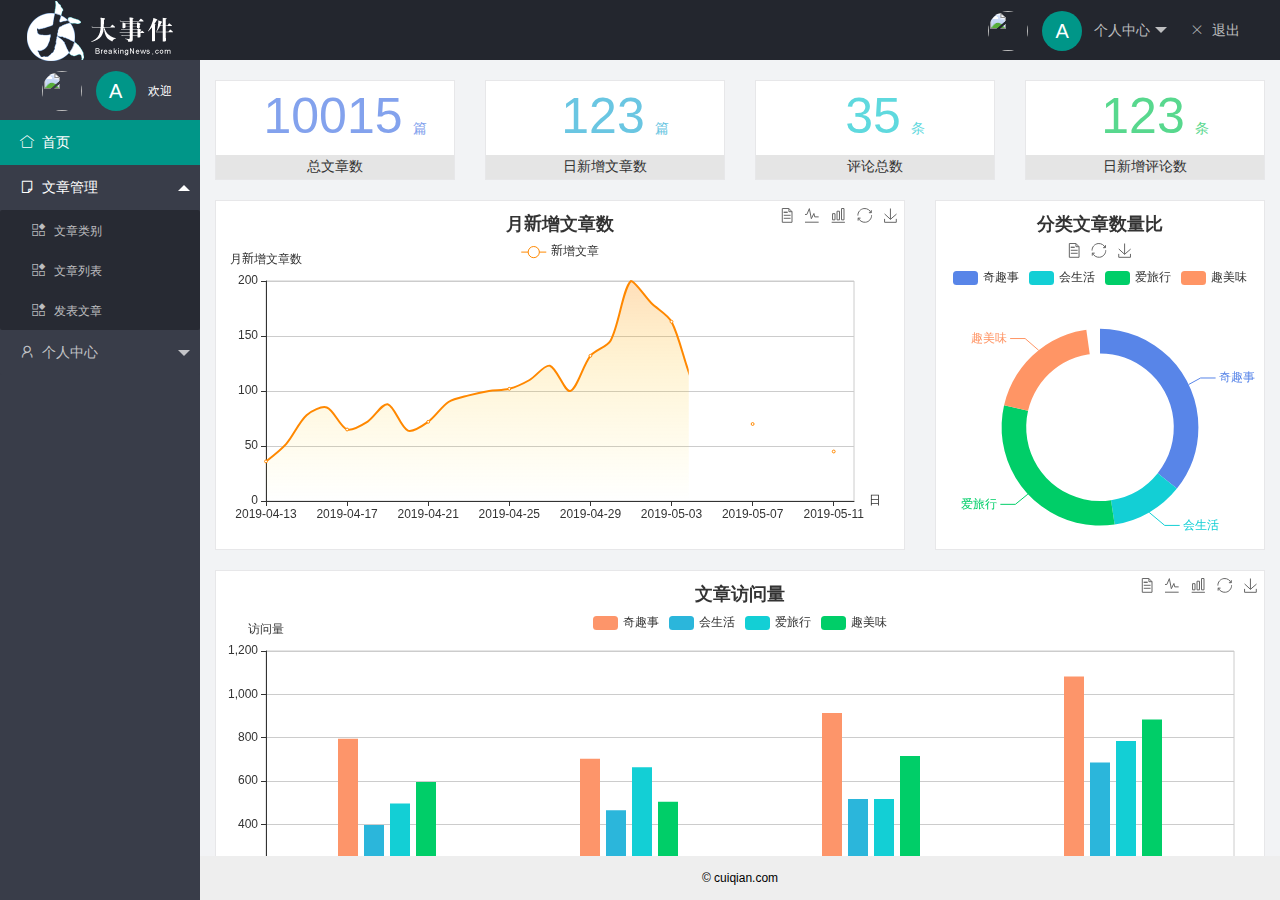
==== commit fc9f9337: "后台用户中心功能开发完成" ====
--- a/index.html
+++ b/index.html
@@ -26,9 +26,9 @@
                         个人中心
                     </a>
                     <dl class="layui-nav-child">
-                        <dd><a href="">基本资料</a></dd>
-                        <dd><a href="">更换头像</a></dd>
-                        <dd><a href="">重置密码</a></dd>
+                        <dd><a href="user/user_info.html" target="fm">基本资料</a></dd>
+                        <dd><a href="user/user_avatar.html" target="fm">更换头像</a></dd>
+                        <dd><a href="user/user_pwd.html" target="fm">重置密码</a></dd>
                     </dl>
                 </li>
                 <li class="layui-nav-item"><a href="javascript:;" id="btnLogout"><i
@@ -63,9 +63,12 @@
                     <li class="layui-nav-item">
                         <a href="javascript:;"><i class="layui-icon layui-icon-username"></i>个人中心</a>
                         <dl class="layui-nav-child">
-                            <dd><a href="javascript:;"><i class="layui-icon layui-icon-app"></i>基本资料</a></dd>
-                            <dd><a href="javascript:;"><i class="layui-icon layui-icon-app"></i>更换头像</a></dd>
-                            <dd><a href="javascript:;"><i class="layui-icon layui-icon-app"></i>重置密码</a></dd>
+                            <dd><a href="user/user_info.html" target="fm"><i
+                                        class="layui-icon layui-icon-app"></i>基本资料</a></dd>
+                            <dd><a href="user/user_avatar.html" target="fm"><i
+                                        class="layui-icon layui-icon-app"></i>更换头像</a></dd>
+                            <dd><a href="user/user_pwd.html" target="fm"><i
+                                        class="layui-icon layui-icon-app"></i>重置密码</a></dd>
                         </dl>
                     </li>
                 </ul>
@@ -76,6 +79,9 @@
             <!-- 内容主体区域 -->
             <!-- 默认指定src是图表页面 -->
             <iframe name="fm" src="home/dashboard.html" frameborder="0"></iframe>
+            <iframe name="fm" src="user/user_info.html" frameborder="0"></iframe>
+            <iframe name="fm" src="user/user_pwd.html" frameborder="0"></iframe>
+            <iframe name="fm" src="user/user_avatar.html" frameborder="0"></iframe>
         </div>
 
         <div class="layui-footer">
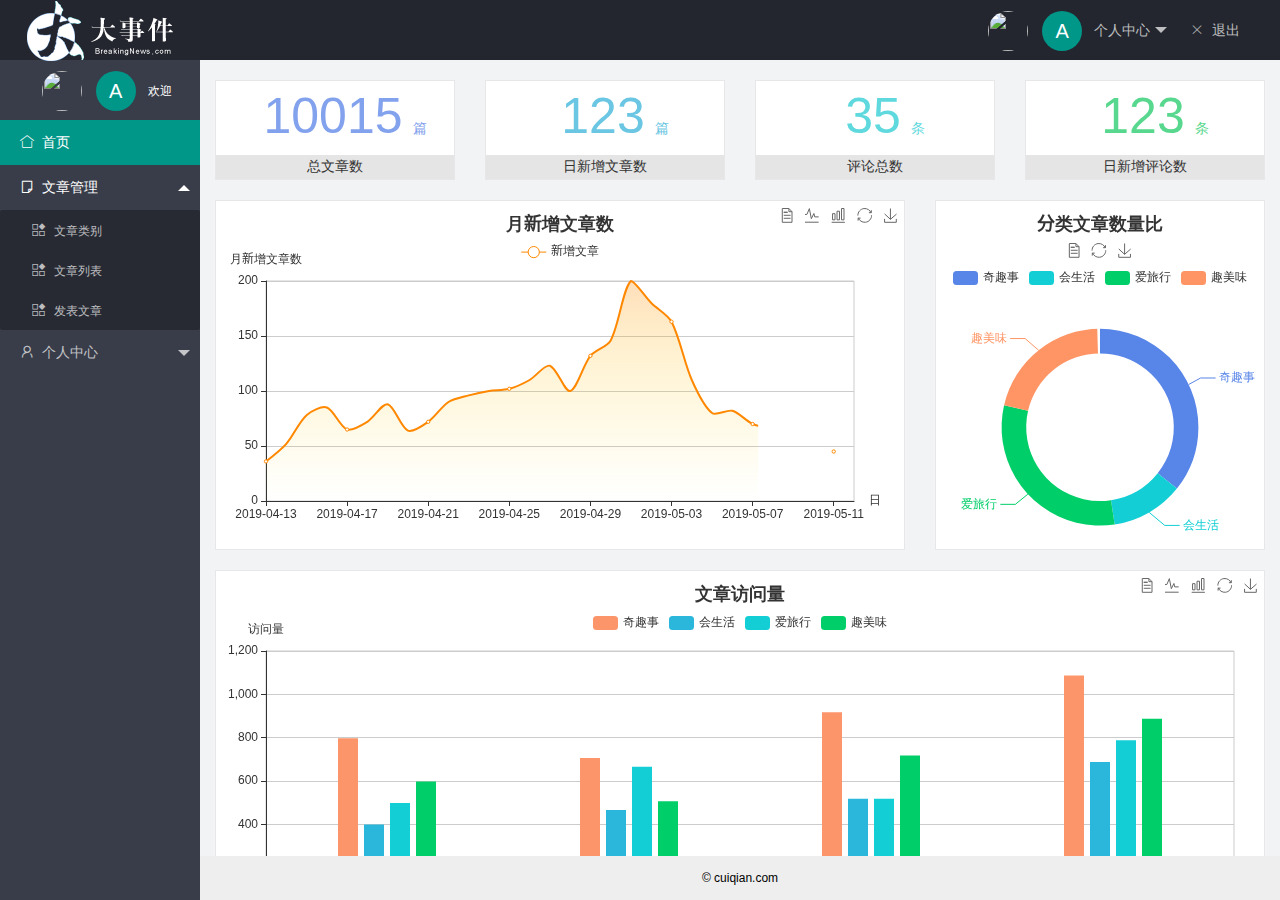
==== commit b1bb137c: "文章管理模块功能完成" ====
--- a/index.html
+++ b/index.html
@@ -55,9 +55,12 @@
                                 class="layui-icon layui-icon-file-b"></i>文章管理</a>
                         <!-- dl是展开的子菜单 -->
                         <dl class="layui-nav-child">
-                            <dd><a href="javascript:;"><i class="layui-icon layui-icon-app"></i>文章类别</a></dd>
-                            <dd><a href="javascript:;"><i class="layui-icon layui-icon-app"></i>文章列表</a></dd>
-                            <dd><a href="javascript:;"><i class="layui-icon layui-icon-app"></i>发表文章</a></dd>
+                            <dd><a href="article/art_cate.html" target="fm"><i
+                                        class="layui-icon layui-icon-app"></i>文章类别</a></dd>
+                            <dd><a href="article/art_list.html" target="fm"><i
+                                        class="layui-icon layui-icon-app"></i>文章列表</a></dd>
+                            <dd><a href="article/art_pub.html" target="fm"><i
+                                        class="layui-icon layui-icon-app"></i>发表文章</a></dd>
                         </dl>
                     </li>
                     <li class="layui-nav-item">
@@ -78,10 +81,16 @@
         <div class="layui-body">
             <!-- 内容主体区域 -->
             <!-- 默认指定src是图表页面 -->
+            <!-- 首页面板 -->
             <iframe name="fm" src="home/dashboard.html" frameborder="0"></iframe>
+            <!-- 个人中心面板 -->
             <iframe name="fm" src="user/user_info.html" frameborder="0"></iframe>
             <iframe name="fm" src="user/user_pwd.html" frameborder="0"></iframe>
             <iframe name="fm" src="user/user_avatar.html" frameborder="0"></iframe>
+            <!-- 文章管理面板 -->
+            <iframe name="fm" src="article/art_cate.html" frameborder="0"></iframe>
+            <iframe name="fm" src="article/art_list.html" frameborder="0"></iframe>
+            <iframe name="fm" src="article/art_pub.html" frameborder="0"></iframe>
         </div>
 
         <div class="layui-footer">
